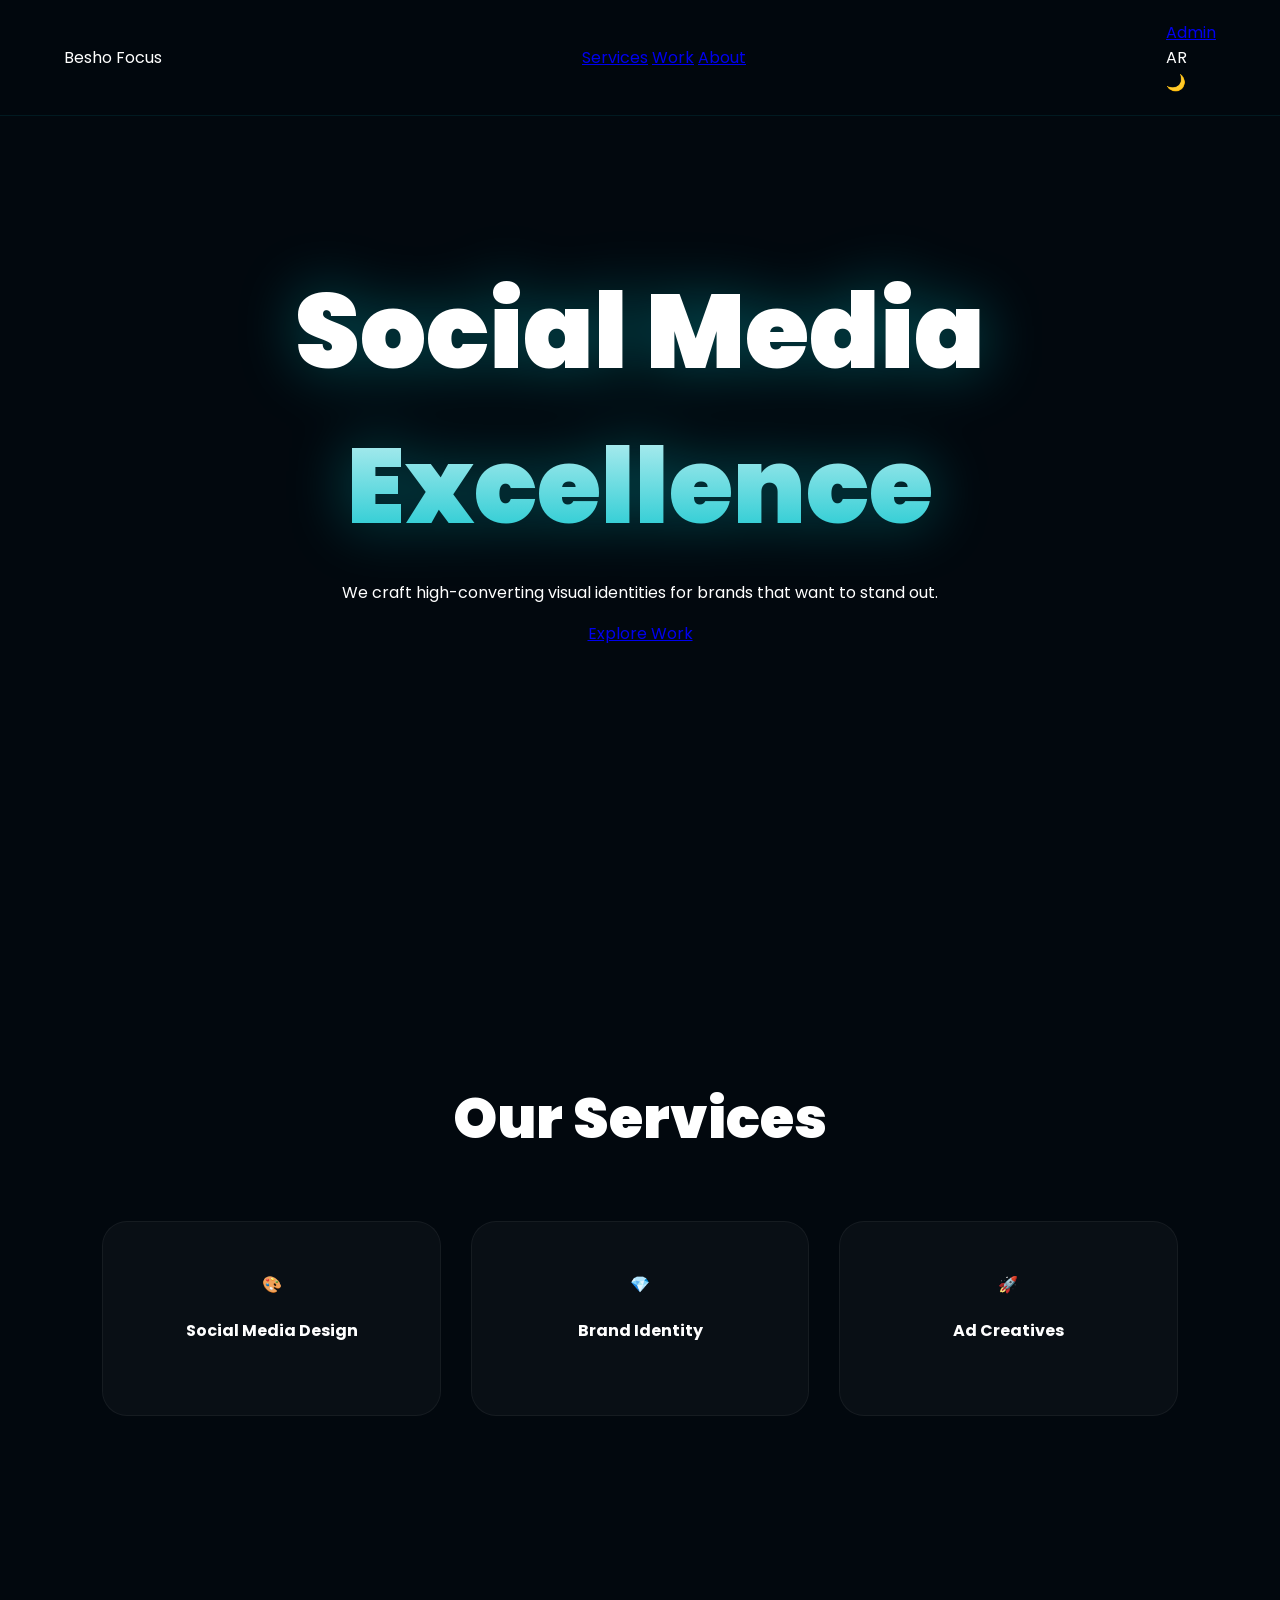
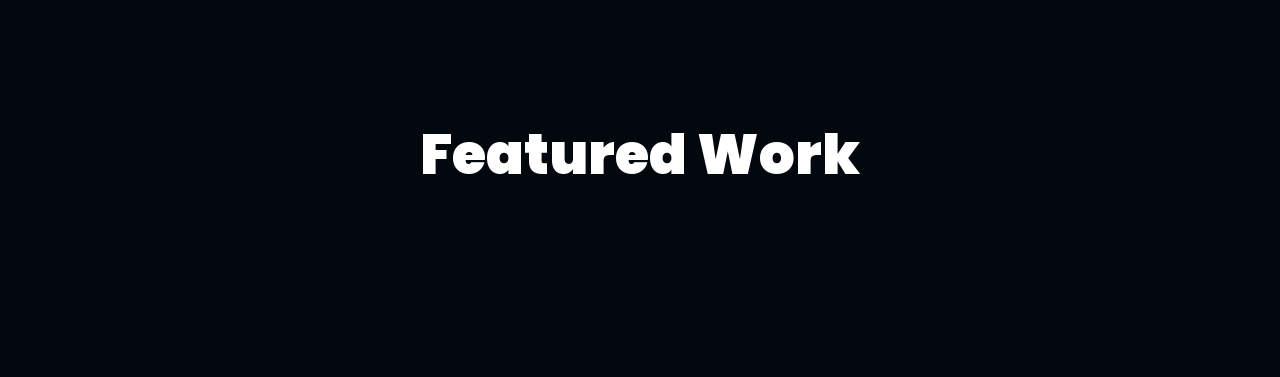
==== index.html @ ffc61afa "Update index.html" ====
<!DOCTYPE html>
<html lang="en">
<head>
  <meta charset="UTF-8">
  <meta name="viewport" content="width=device-width, initial-scale=1.0">
  <title>Besho Focus | Social Media Excellence</title>
  <link rel="preconnect" href="https://fonts.googleapis.com">
  <link rel="preconnect" href="https://fonts.gstatic.com" crossorigin>
  <link href="https://fonts.googleapis.com/css2?family=Poppins:wght@300;600;900&family=Cairo:wght@400;700;900&display=swap" rel="stylesheet">
  <link rel="stylesheet" href="style.css">
</head>
<body class="dark">
  <!-- توهج خلفي ثابت وقوي -->
  <div class="main-glow"></div>

  <header>
    <div class="logo">Besho Focus</div>
    <!-- الاختيارات اللي فوق جوه بوكسات شيك -->
    <nav class="nav-boxes">
      <a href="#services" class="nav-box" data-en="Services" data-ar="الخدمات">Services</a>
      <a href="#projects" class="nav-box" data-en="Work" data-ar="الأعمال">Work</a>
      <a href="#about" class="nav-box" data-en="About" data-ar="عنّا">About</a>
    </nav>
    <div class="controls">
      <a href="/admin/" class="admin-link" data-en="Admin" data-ar="الأدمن">Admin</a>
      <div class="toggle-container" id="langToggle">
        <span class="toggle-label">AR</span>
        <div class="toggle-switch"><div class="toggle-ball"></div></div>
      </div>
      <div class="toggle-container" id="themeToggle">
        <span class="toggle-label">🌙</span>
        <div class="toggle-switch"><div class="toggle-ball"></div></div>
      </div>
    </div>
  </header>

  <main>
    <section class="hero">
      <div class="hero-content">
        <h2 class="glow-text" data-en="Social Media Excellence" data-ar="إبداع السوشيال ميديا">Social Media Excellence</h2>
        <p data-en="We craft high-converting visual identities for brands that want to stand out." 
           data-ar="نصنع هويات بصرية قوية للعلامات التجارية التي تسعى للتميز.">
           We craft high-converting visual identities for brands that want to stand out.
        </p>
        <a href="#projects" class="btn-main-glow" data-en="Explore Work" data-ar="استكشف أعمالنا">Explore Work</a>
      </div>
    </section>

    <section id="services" class="section-padding">
      <h3 class="section-title" data-en="Our Services" data-ar="خدماتنا">Our Services</h3>
      <div class="services-grid">
        <!-- بوكسات الخدمات بتأثير زجاجي (Glassmorphism ) -->
        <div class="service-card glass-box">
          <div class="icon">🎨</div>
          <h4 data-en="Social Media Design" data-ar="تصميم السوشيال ميديا">Social Media Design</h4>
        </div>
        <div class="service-card glass-box">
          <div class="icon">💎</div>
          <h4 data-en="Brand Identity" data-ar="الهوية البصرية">Brand Identity</h4>
        </div>
        <div class="service-card glass-box">
          <div class="icon">🚀</div>
          <h4 data-en="Ad Creatives" data-ar="تصاميم الإعلانات">Ad Creatives</h4>
        </div>
      </div>
    </section>

    <section id="projects" class="section-padding">
      <h3 class="section-title" data-en="Featured Work" data-ar="أبرز أعمالنا">Featured Work</h3>
      <div id="projects-container" class="projects-grid">
        <!-- المشاريع ستظهر هنا -->
      </div>
    </section>
  </main>

  <script src="script.js"></script>
</body>
</html>
---- style.css ----
:root {
  --blue: #0A2540;
  --turquoise: #00C2CB;
  --glow-color: rgba(0, 194, 203, 0.4);
  --bg-dark: #02080e;
  --glass: rgba(255, 255, 255, 0.03);
}

/* أنميشن الظهور عند التمرير */
.reveal {
  opacity: 0;
  transform: translateY(30px);
  transition: all 0.8s cubic-bezier(0.2, 0, 0.2, 1);
}
.reveal.active {
  opacity: 1;
  transform: translateY(0);
}

body {
  margin: 0; font-family: 'Poppins', 'Cairo', sans-serif;
  background: var(--bg-dark); color: white; transition: 0.5s; overflow-x: hidden;
}

/* Glow Background */
.bg-glow {
  position: fixed; top: 0; left: 0; width: 100%; height: 100%;
  background: radial-gradient(circle at 50% 50%, rgba(0, 194, 203, 0.08) 0%, transparent 60%);
  pointer-events: none; z-index: -1;
}

header {
  display: flex; justify-content: space-between; align-items: center;
  padding: 20px 5%; position: fixed; width: 90%; top: 0; z-index: 1000;
  background: rgba(2, 8, 14, 0.8); backdrop-filter: blur(20px);
  border-bottom: 1px solid rgba(0, 194, 203, 0.1);
}

.nav-links a { text-decoration: none; color: white; font-size: 0.85rem; opacity: 0.6; transition: 0.3s; }
.nav-links a:hover { opacity: 1; color: var(--turquoise); }

.hero { height: 100vh; display: flex; justify-content: center; align-items: center; text-align: center; }
.hero h2 { font-size: clamp(3rem, 10vw, 6.5rem); font-weight: 900; margin: 0; background: linear-gradient(180deg, #fff 40%, var(--turquoise) 100%); -webkit-background-clip: text; -webkit-text-fill-color: transparent; filter: drop-shadow(0 0 30px var(--glow-color)); }

.section-padding { padding: 120px 8%; }
.section-title { font-size: clamp(2rem, 5vw, 3.5rem); margin-bottom: 60px; text-align: center; font-weight: 900; }

.services-grid { display: grid; grid-template-columns: repeat(auto-fit, minmax(280px, 1fr)); gap: 30px; }
.service-card { background: var(--glass); padding: 50px 30px; border-radius: 25px; border: 1px solid rgba(255,255,255,0.05); transition: 0.5s; text-align: center; }

.projects-grid { display: grid; grid-template-columns: repeat(auto-fit, minmax(350px, 1fr)); gap: 40px; }
.project-card { position: relative; border-radius: 20px; overflow: hidden; height: 450px; border: 1px solid rgba(255,255,255,0.05); transition: 0.6s; }
.project-card img { width: 100%; height: 100%; object-fit: cover; }

/* --- إصلاح الـ Light Mode الشامل --- */
body.light { background: #f0f4f8; color: #0a2540; }
body.light .bg-glow { background: radial-gradient(circle at 50% 50%, rgba(0, 194, 203, 0.05) 0%, transparent 60%); }
body.light header { background: rgba(240, 244, 248, 0.8); border-bottom: 1px solid rgba(10, 37, 64, 0.1); }
body.light .nav-links a { color: #0a2540; }
body.light .hero h2 { background: linear-gradient(180deg, #0a2540 40%, var(--turquoise) 100%); -webkit-background-clip: text; -webkit-text-fill-color: transparent; }
body.light .hero p { color: #0a2540; opacity: 0.7; }
body.light .section-title { color: #0a2540; }
body.light .service-card { background: white; border-color: rgba(10, 37, 64, 0.1); color: #0a2540; }
body.light .service-card p { color: #0a2540; opacity: 0.7; }
body.light .admin-link { background: rgba(10, 37, 64, 0.05); border-color: rgba(10, 37, 64, 0.1); color: #0a2540; }
body.light .toggle-switch { border-color: rgba(10, 37, 64, 0.2); }
body.light .toggle-ball { background: #0a2540; }
body.light footer { color: #0a2540; opacity: 0.6; }

/* RTL Support */
body.rtl { direction: rtl; font-family: 'Cairo', sans-serif; }
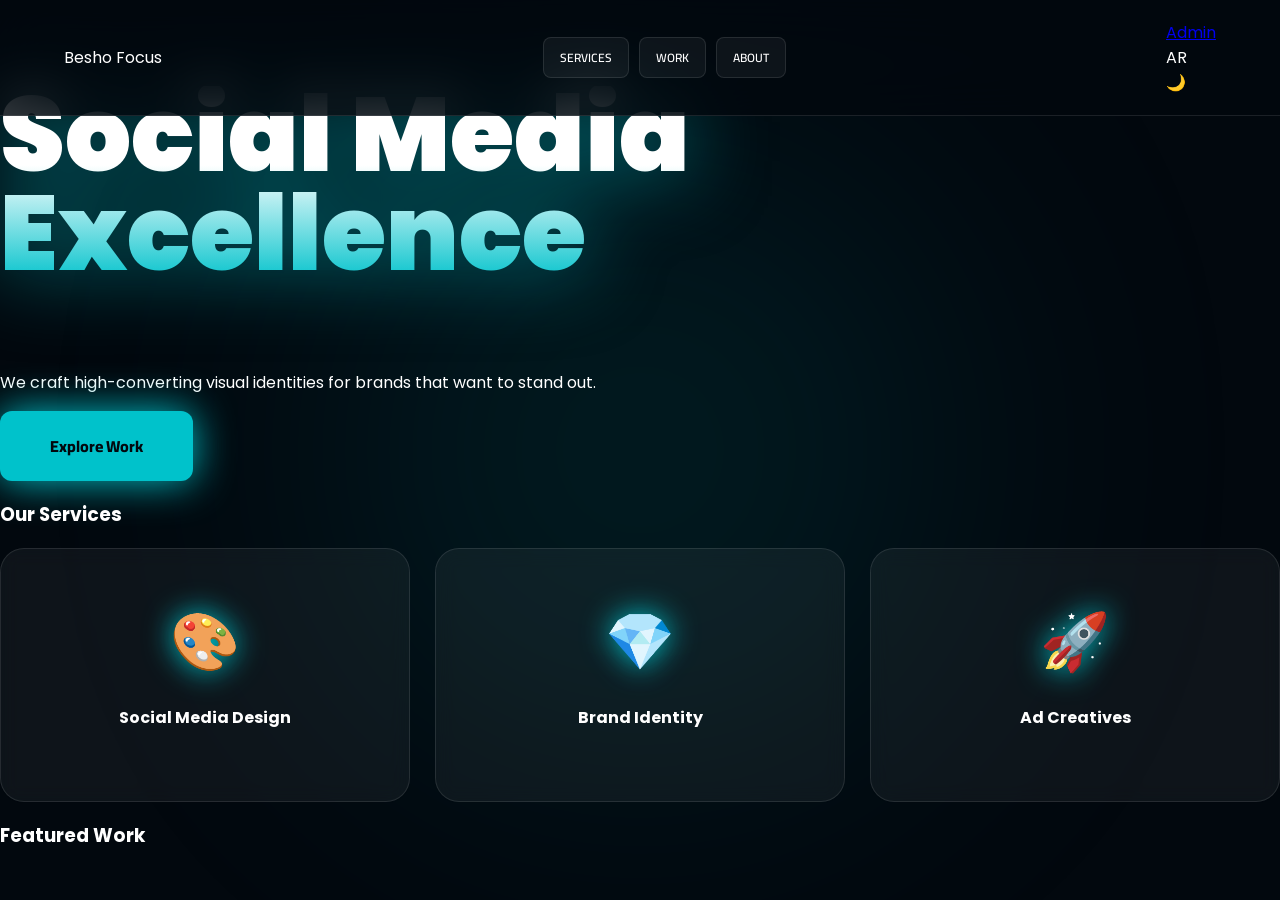
==== commit 8cb78814: "Update index.html" ====
--- a/index.html
+++ b/index.html
@@ -15,7 +15,6 @@
 
   <header>
     <div class="logo">Besho Focus</div>
-    <!-- الاختيارات اللي فوق جوه بوكسات شيك -->
     <nav class="nav-boxes">
       <a href="#services" class="nav-box" data-en="Services" data-ar="الخدمات">Services</a>
       <a href="#projects" class="nav-box" data-en="Work" data-ar="الأعمال">Work</a>
@@ -49,7 +48,6 @@
     <section id="services" class="section-padding">
       <h3 class="section-title" data-en="Our Services" data-ar="خدماتنا">Our Services</h3>
       <div class="services-grid">
-        <!-- بوكسات الخدمات بتأثير زجاجي (Glassmorphism ) -->
         <div class="service-card glass-box">
           <div class="icon">🎨</div>
           <h4 data-en="Social Media Design" data-ar="تصميم السوشيال ميديا">Social Media Design</h4>
--- a/style.css
+++ b/style.css
@@ -1,71 +1,75 @@
 :root {
   --blue: #0A2540;
   --turquoise: #00C2CB;
-  --glow-color: rgba(0, 194, 203, 0.4);
+  --glow-color: rgba(0, 194, 203, 0.6);
   --bg-dark: #02080e;
-  --glass: rgba(255, 255, 255, 0.03);
-}
-
-/* أنميشن الظهور عند التمرير */
-.reveal {
-  opacity: 0;
-  transform: translateY(30px);
-  transition: all 0.8s cubic-bezier(0.2, 0, 0.2, 1);
-}
-.reveal.active {
-  opacity: 1;
-  transform: translateY(0);
+  --glass: rgba(255, 255, 255, 0.05);
+  --glass-border: rgba(255, 255, 255, 0.1);
 }
 
 body {
   margin: 0; font-family: 'Poppins', 'Cairo', sans-serif;
   background: var(--bg-dark); color: white; transition: 0.5s; overflow-x: hidden;
+  /* ثبات الاتجاه لليسار دائماً كما طلبت */
+  direction: ltr !important; 
 }
 
-/* Glow Background */
-.bg-glow {
-  position: fixed; top: 0; left: 0; width: 100%; height: 100%;
-  background: radial-gradient(circle at 50% 50%, rgba(0, 194, 203, 0.08) 0%, transparent 60%);
-  pointer-events: none; z-index: -1;
+/* الـ Glow الخلفي القوي */
+.main-glow {
+  position: fixed; top: 50%; left: 50%; width: 600px; height: 600px;
+  background: var(--glow-color); filter: blur(150px); border-radius: 50%;
+  transform: translate(-50%, -50%); z-index: -1; opacity: 0.2; pointer-events: none;
 }
 
 header {
   display: flex; justify-content: space-between; align-items: center;
   padding: 20px 5%; position: fixed; width: 90%; top: 0; z-index: 1000;
-  background: rgba(2, 8, 14, 0.8); backdrop-filter: blur(20px);
-  border-bottom: 1px solid rgba(0, 194, 203, 0.1);
+  background: rgba(2, 8, 14, 0.8); backdrop-filter: blur(25px);
+  border-bottom: 1px solid var(--glass-border);
 }
 
-.nav-links a { text-decoration: none; color: white; font-size: 0.85rem; opacity: 0.6; transition: 0.3s; }
-.nav-links a:hover { opacity: 1; color: var(--turquoise); }
+/* البوكسات اللي فوق (Nav Boxes) */
+.nav-boxes { display: flex; gap: 10px; }
+.nav-box {
+  text-decoration: none; color: white; font-size: 0.75rem; font-weight: 600;
+  padding: 8px 16px; background: var(--glass); border: 1px solid var(--glass-border);
+  border-radius: 8px; transition: 0.3s; text-transform: uppercase;
+}
+.nav-box:hover { background: var(--turquoise); color: var(--bg-dark); box-shadow: 0 0 20px var(--turquoise); }
 
-.hero { height: 100vh; display: flex; justify-content: center; align-items: center; text-align: center; }
-.hero h2 { font-size: clamp(3rem, 10vw, 6.5rem); font-weight: 900; margin: 0; background: linear-gradient(180deg, #fff 40%, var(--turquoise) 100%); -webkit-background-clip: text; -webkit-text-fill-color: transparent; filter: drop-shadow(0 0 30px var(--glow-color)); }
+/* Hero Section */
+.hero h2 {
+  font-size: clamp(3rem, 10vw, 6.5rem); font-weight: 900; line-height: 0.95;
+  background: linear-gradient(180deg, #fff 40%, var(--turquoise) 100%);
+  -webkit-background-clip: text; -webkit-text-fill-color: transparent;
+  filter: drop-shadow(0 0 40px var(--glow-color));
+}
 
-.section-padding { padding: 120px 8%; }
-.section-title { font-size: clamp(2rem, 5vw, 3.5rem); margin-bottom: 60px; text-align: center; font-weight: 900; }
+/* البوكسات الزجاجية (Glass Boxes) */
+.glass-box {
+  background: var(--glass); border: 1px solid var(--glass-border);
+  border-radius: 24px; backdrop-filter: blur(10px); transition: 0.5s;
+}
+.glass-box:hover {
+  transform: translateY(-10px); border-color: var(--turquoise);
+  box-shadow: 0 20px 60px rgba(0, 194, 203, 0.2);
+  background: rgba(0, 194, 203, 0.05);
+}
 
-.services-grid { display: grid; grid-template-columns: repeat(auto-fit, minmax(280px, 1fr)); gap: 30px; }
-.service-card { background: var(--glass); padding: 50px 30px; border-radius: 25px; border: 1px solid rgba(255,255,255,0.05); transition: 0.5s; text-align: center; }
+.services-grid { display: grid; grid-template-columns: repeat(auto-fit, minmax(280px, 1fr)); gap: 25px; }
+.service-card { padding: 50px 30px; text-align: center; }
+.service-card .icon { font-size: 3.5rem; margin-bottom: 20px; filter: drop-shadow(0 0 15px var(--turquoise)); }
 
-.projects-grid { display: grid; grid-template-columns: repeat(auto-fit, minmax(350px, 1fr)); gap: 40px; }
-.project-card { position: relative; border-radius: 20px; overflow: hidden; height: 450px; border: 1px solid rgba(255,255,255,0.05); transition: 0.6s; }
-.project-card img { width: 100%; height: 100%; object-fit: cover; }
+/* زرار الـ Glow الرئيسي */
+.btn-main-glow {
+  text-decoration: none; color: white; padding: 20px 50px; border-radius: 12px;
+  background: var(--turquoise); color: var(--bg-dark); font-weight: 800;
+  box-shadow: 0 0 40px var(--turquoise); transition: 0.4s; display: inline-block;
+}
+.btn-main-glow:hover { transform: scale(1.05); box-shadow: 0 0 60px var(--turquoise); }
 
-/* --- إصلاح الـ Light Mode الشامل --- */
+/* Light Mode المصلح */
 body.light { background: #f0f4f8; color: #0a2540; }
-body.light .bg-glow { background: radial-gradient(circle at 50% 50%, rgba(0, 194, 203, 0.05) 0%, transparent 60%); }
-body.light header { background: rgba(240, 244, 248, 0.8); border-bottom: 1px solid rgba(10, 37, 64, 0.1); }
-body.light .nav-links a { color: #0a2540; }
-body.light .hero h2 { background: linear-gradient(180deg, #0a2540 40%, var(--turquoise) 100%); -webkit-background-clip: text; -webkit-text-fill-color: transparent; }
-body.light .hero p { color: #0a2540; opacity: 0.7; }
-body.light .section-title { color: #0a2540; }
-body.light .service-card { background: white; border-color: rgba(10, 37, 64, 0.1); color: #0a2540; }
-body.light .service-card p { color: #0a2540; opacity: 0.7; }
-body.light .admin-link { background: rgba(10, 37, 64, 0.05); border-color: rgba(10, 37, 64, 0.1); color: #0a2540; }
-body.light .toggle-switch { border-color: rgba(10, 37, 64, 0.2); }
-body.light .toggle-ball { background: #0a2540; }
-body.light footer { color: #0a2540; opacity: 0.6; }
-
-/* RTL Support */
-body.rtl { direction: rtl; font-family: 'Cairo', sans-serif; }
+body.light .main-glow { background: rgba(0, 194, 203, 0.1); }
+body.light .glass-box { background: white; border-color: rgba(10, 37, 64, 0.1); }
+body.light .nav-box { color: #0a2540; border-color: rgba(10, 37, 64, 0.1); }
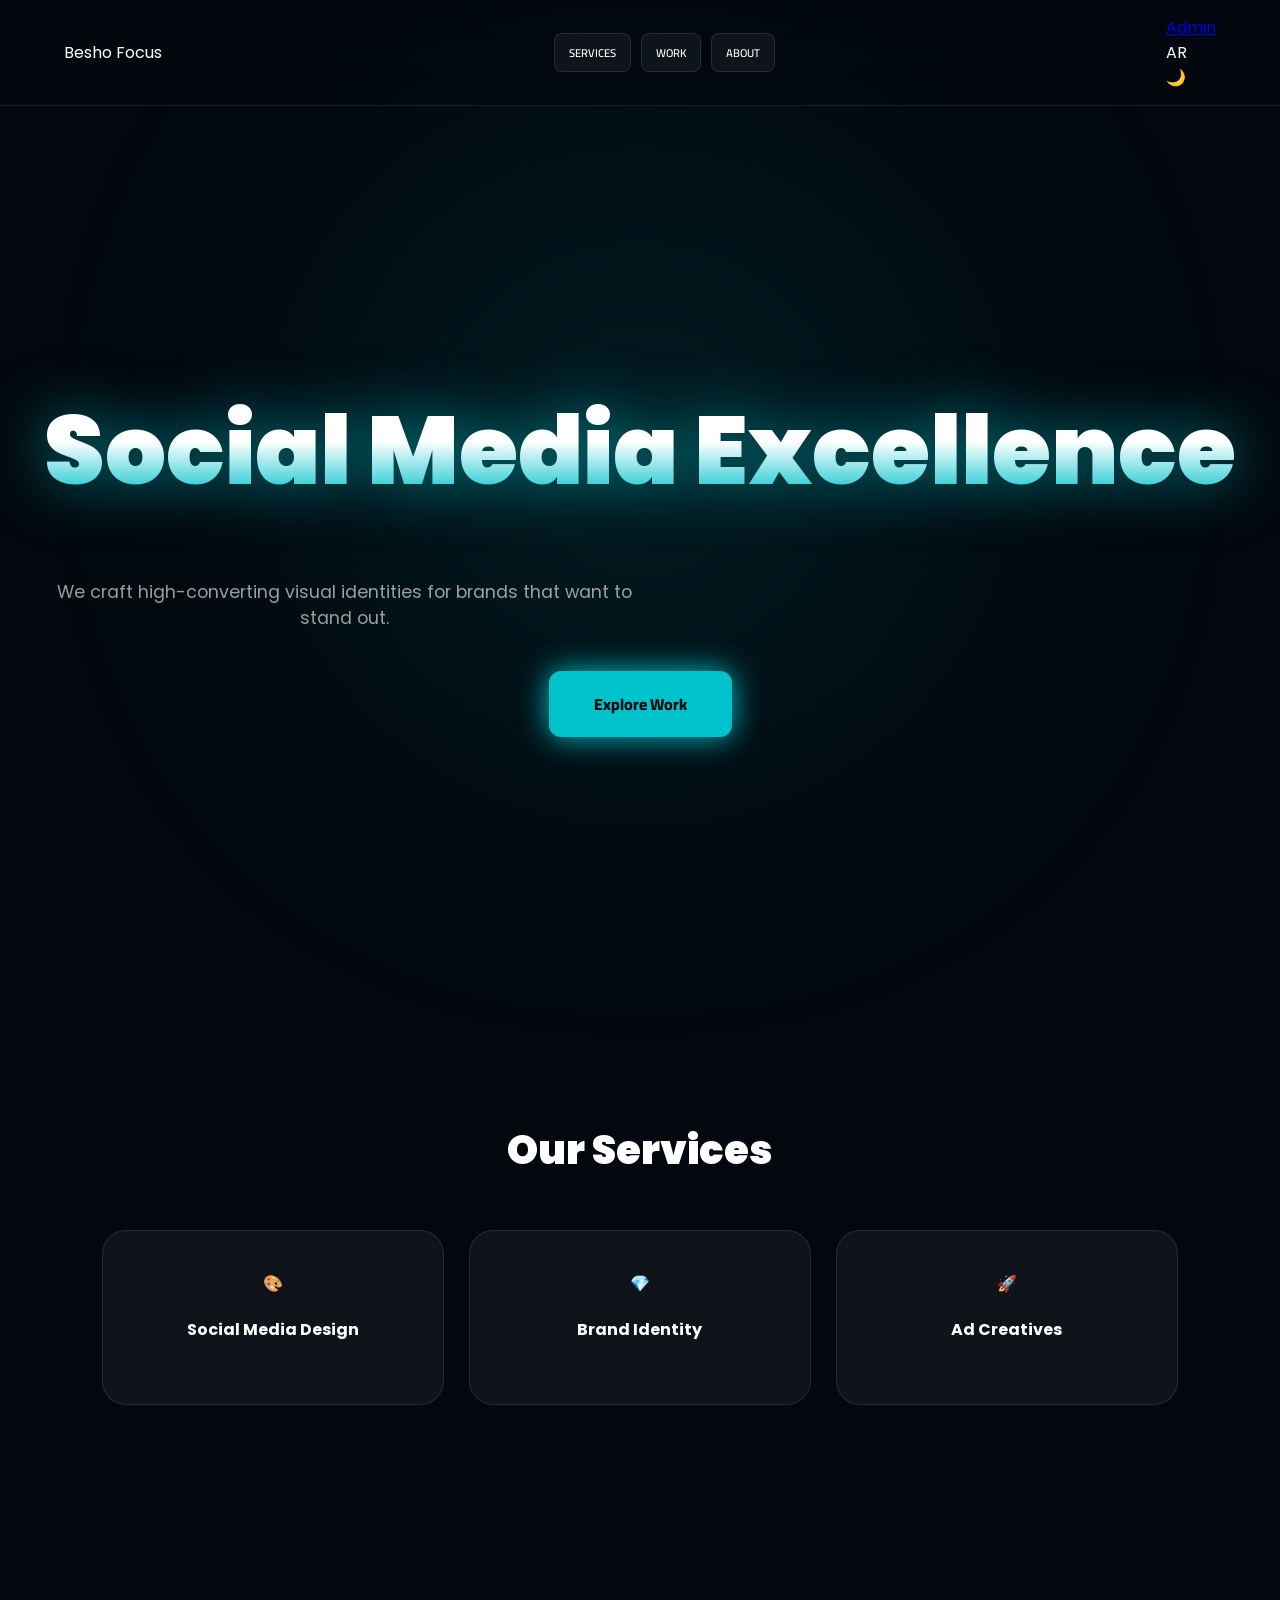
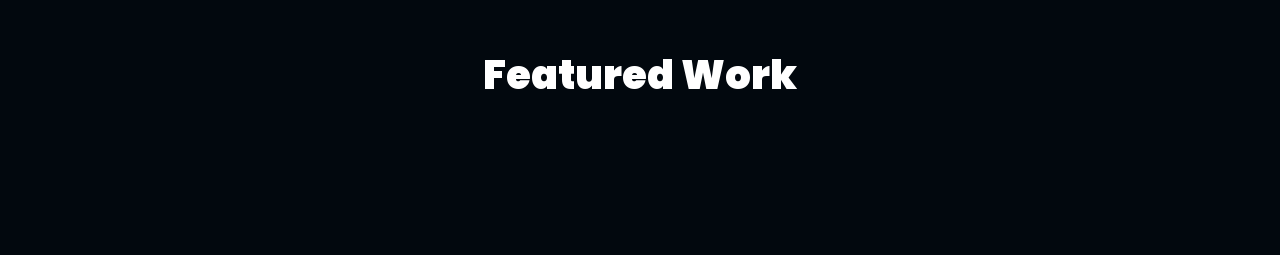
==== commit a52c99a6: "Update index.html" ====
--- a/index.html
+++ b/index.html
@@ -10,9 +10,7 @@
   <link rel="stylesheet" href="style.css">
 </head>
 <body class="dark">
-  <!-- توهج خلفي ثابت وقوي -->
   <div class="main-glow"></div>
-
   <header>
     <div class="logo">Besho Focus</div>
     <nav class="nav-boxes">
@@ -32,19 +30,14 @@
       </div>
     </div>
   </header>
-
   <main>
     <section class="hero">
       <div class="hero-content">
         <h2 class="glow-text" data-en="Social Media Excellence" data-ar="إبداع السوشيال ميديا">Social Media Excellence</h2>
-        <p data-en="We craft high-converting visual identities for brands that want to stand out." 
-           data-ar="نصنع هويات بصرية قوية للعلامات التجارية التي تسعى للتميز.">
-           We craft high-converting visual identities for brands that want to stand out.
-        </p>
+        <p data-en="We craft high-converting visual identities for brands that want to stand out." data-ar="نصنع هويات بصرية قوية للعلامات التجارية التي تسعى للتميز.">We craft high-converting visual identities for brands that want to stand out.</p>
         <a href="#projects" class="btn-main-glow" data-en="Explore Work" data-ar="استكشف أعمالنا">Explore Work</a>
       </div>
     </section>
-
     <section id="services" class="section-padding">
       <h3 class="section-title" data-en="Our Services" data-ar="خدماتنا">Our Services</h3>
       <div class="services-grid">
@@ -62,15 +55,11 @@
         </div>
       </div>
     </section>
-
     <section id="projects" class="section-padding">
       <h3 class="section-title" data-en="Featured Work" data-ar="أبرز أعمالنا">Featured Work</h3>
-      <div id="projects-container" class="projects-grid">
-        <!-- المشاريع ستظهر هنا -->
-      </div>
+      <div id="projects-container" class="projects-grid"></div>
     </section>
   </main>
-
   <script src="script.js"></script>
 </body>
 </html>
--- a/style.css
+++ b/style.css
@@ -10,11 +10,10 @@
 body {
   margin: 0; font-family: 'Poppins', 'Cairo', sans-serif;
   background: var(--bg-dark); color: white; transition: 0.5s; overflow-x: hidden;
-  /* ثبات الاتجاه لليسار دائماً كما طلبت */
-  direction: ltr !important; 
+  direction: ltr !important;
 }
 
-/* الـ Glow الخلفي القوي */
+/* Glow Background */
 .main-glow {
   position: fixed; top: 50%; left: 50%; width: 600px; height: 600px;
   background: var(--glow-color); filter: blur(150px); border-radius: 50%;
@@ -23,53 +22,56 @@
 
 header {
   display: flex; justify-content: space-between; align-items: center;
-  padding: 20px 5%; position: fixed; width: 90%; top: 0; z-index: 1000;
+  padding: 15px 5%; position: fixed; width: 90%; top: 0; z-index: 1000;
   background: rgba(2, 8, 14, 0.8); backdrop-filter: blur(25px);
   border-bottom: 1px solid var(--glass-border);
 }
 
-/* البوكسات اللي فوق (Nav Boxes) */
 .nav-boxes { display: flex; gap: 10px; }
 .nav-box {
-  text-decoration: none; color: white; font-size: 0.75rem; font-weight: 600;
-  padding: 8px 16px; background: var(--glass); border: 1px solid var(--glass-border);
+  text-decoration: none; color: white; font-size: 0.7rem; font-weight: 600;
+  padding: 8px 14px; background: var(--glass); border: 1px solid var(--glass-border);
   border-radius: 8px; transition: 0.3s; text-transform: uppercase;
 }
 .nav-box:hover { background: var(--turquoise); color: var(--bg-dark); box-shadow: 0 0 20px var(--turquoise); }
 
-/* Hero Section */
+.hero { height: 100vh; display: flex; justify-content: center; align-items: center; text-align: center; padding-top: 80px; }
 .hero h2 {
-  font-size: clamp(3rem, 10vw, 6.5rem); font-weight: 900; line-height: 0.95;
+  font-size: clamp(2.5rem, 8vw, 6rem); font-weight: 900; line-height: 1;
   background: linear-gradient(180deg, #fff 40%, var(--turquoise) 100%);
   -webkit-background-clip: text; -webkit-text-fill-color: transparent;
-  filter: drop-shadow(0 0 40px var(--glow-color));
+  filter: drop-shadow(0 0 30px var(--glow-color));
 }
+.hero p { font-size: 1.1rem; opacity: 0.6; margin: 20px 0 40px; max-width: 600px; }
 
-/* البوكسات الزجاجية (Glass Boxes) */
+.section-padding { padding: 100px 8%; }
+.section-title { font-size: 2.5rem; margin-bottom: 50px; text-align: center; font-weight: 900; }
+
+.services-grid { display: grid; grid-template-columns: repeat(auto-fit, minmax(280px, 1fr)); gap: 25px; }
 .glass-box {
   background: var(--glass); border: 1px solid var(--glass-border);
   border-radius: 24px; backdrop-filter: blur(10px); transition: 0.5s;
+  padding: 40px 20px; text-align: center;
 }
-.glass-box:hover {
-  transform: translateY(-10px); border-color: var(--turquoise);
-  box-shadow: 0 20px 60px rgba(0, 194, 203, 0.2);
-  background: rgba(0, 194, 203, 0.05);
+.glass-box:hover { transform: translateY(-10px); border-color: var(--turquoise); box-shadow: 0 20px 60px rgba(0, 194, 203, 0.2); }
+
+.btn-main-glow {
+  text-decoration: none; padding: 18px 45px; border-radius: 12px;
+  background: var(--turquoise); color: var(--bg-dark); font-weight: 800;
+  box-shadow: 0 0 30px var(--turquoise); transition: 0.4s; display: inline-block;
 }
 
-.services-grid { display: grid; grid-template-columns: repeat(auto-fit, minmax(280px, 1fr)); gap: 25px; }
-.service-card { padding: 50px 30px; text-align: center; }
-.service-card .icon { font-size: 3.5rem; margin-bottom: 20px; filter: drop-shadow(0 0 15px var(--turquoise)); }
-
-/* زرار الـ Glow الرئيسي */
-.btn-main-glow {
-  text-decoration: none; color: white; padding: 20px 50px; border-radius: 12px;
-  background: var(--turquoise); color: var(--bg-dark); font-weight: 800;
-  box-shadow: 0 0 40px var(--turquoise); transition: 0.4s; display: inline-block;
-}
-.btn-main-glow:hover { transform: scale(1.05); box-shadow: 0 0 60px var(--turquoise); }
-
-/* Light Mode المصلح */
-body.light { background: #f0f4f8; color: #0a2540; }
-body.light .main-glow { background: rgba(0, 194, 203, 0.1); }
-body.light .glass-box { background: white; border-color: rgba(10, 37, 64, 0.1); }
-body.light .nav-box { color: #0a2540; border-color: rgba(10, 37, 64, 0.1); }
+/* --- ضبط الـ Light Mode الاحترافي --- */
+body.light { background: #f8fafc; color: #0a2540; }
+body.light .main-glow { background: rgba(0, 194, 203, 0.1); opacity: 0.5; }
+body.light header { background: rgba(248, 250, 252, 0.85); border-bottom: 1px solid rgba(10, 37, 64, 0.1); }
+body.light .nav-box { color: #0a2540; background: rgba(10, 37, 64, 0.05); border-color: rgba(10, 37, 64, 0.1); }
+body.light .nav-box:hover { background: var(--turquoise); color: white; }
+body.light .hero h2 { background: linear-gradient(180deg, #0a2540 40%, var(--turquoise) 100%); -webkit-background-clip: text; -webkit-text-fill-color: transparent; }
+body.light .hero p { color: #0a2540; opacity: 0.8; }
+body.light .section-title { color: #0a2540; }
+body.light .glass-box { background: white; border-color: rgba(10, 37, 64, 0.1); box-shadow: 0 10px 30px rgba(10, 37, 64, 0.05); color: #0a2540; }
+body.light .glass-box:hover { box-shadow: 0 20px 50px rgba(0, 194, 203, 0.2); }
+body.light .admin-link { color: #0a2540; border-color: rgba(10, 37, 64, 0.1); }
+body.light .toggle-switch { border-color: rgba(10, 37, 64, 0.2); }
+body.light .toggle-ball { background: #0a2540; }
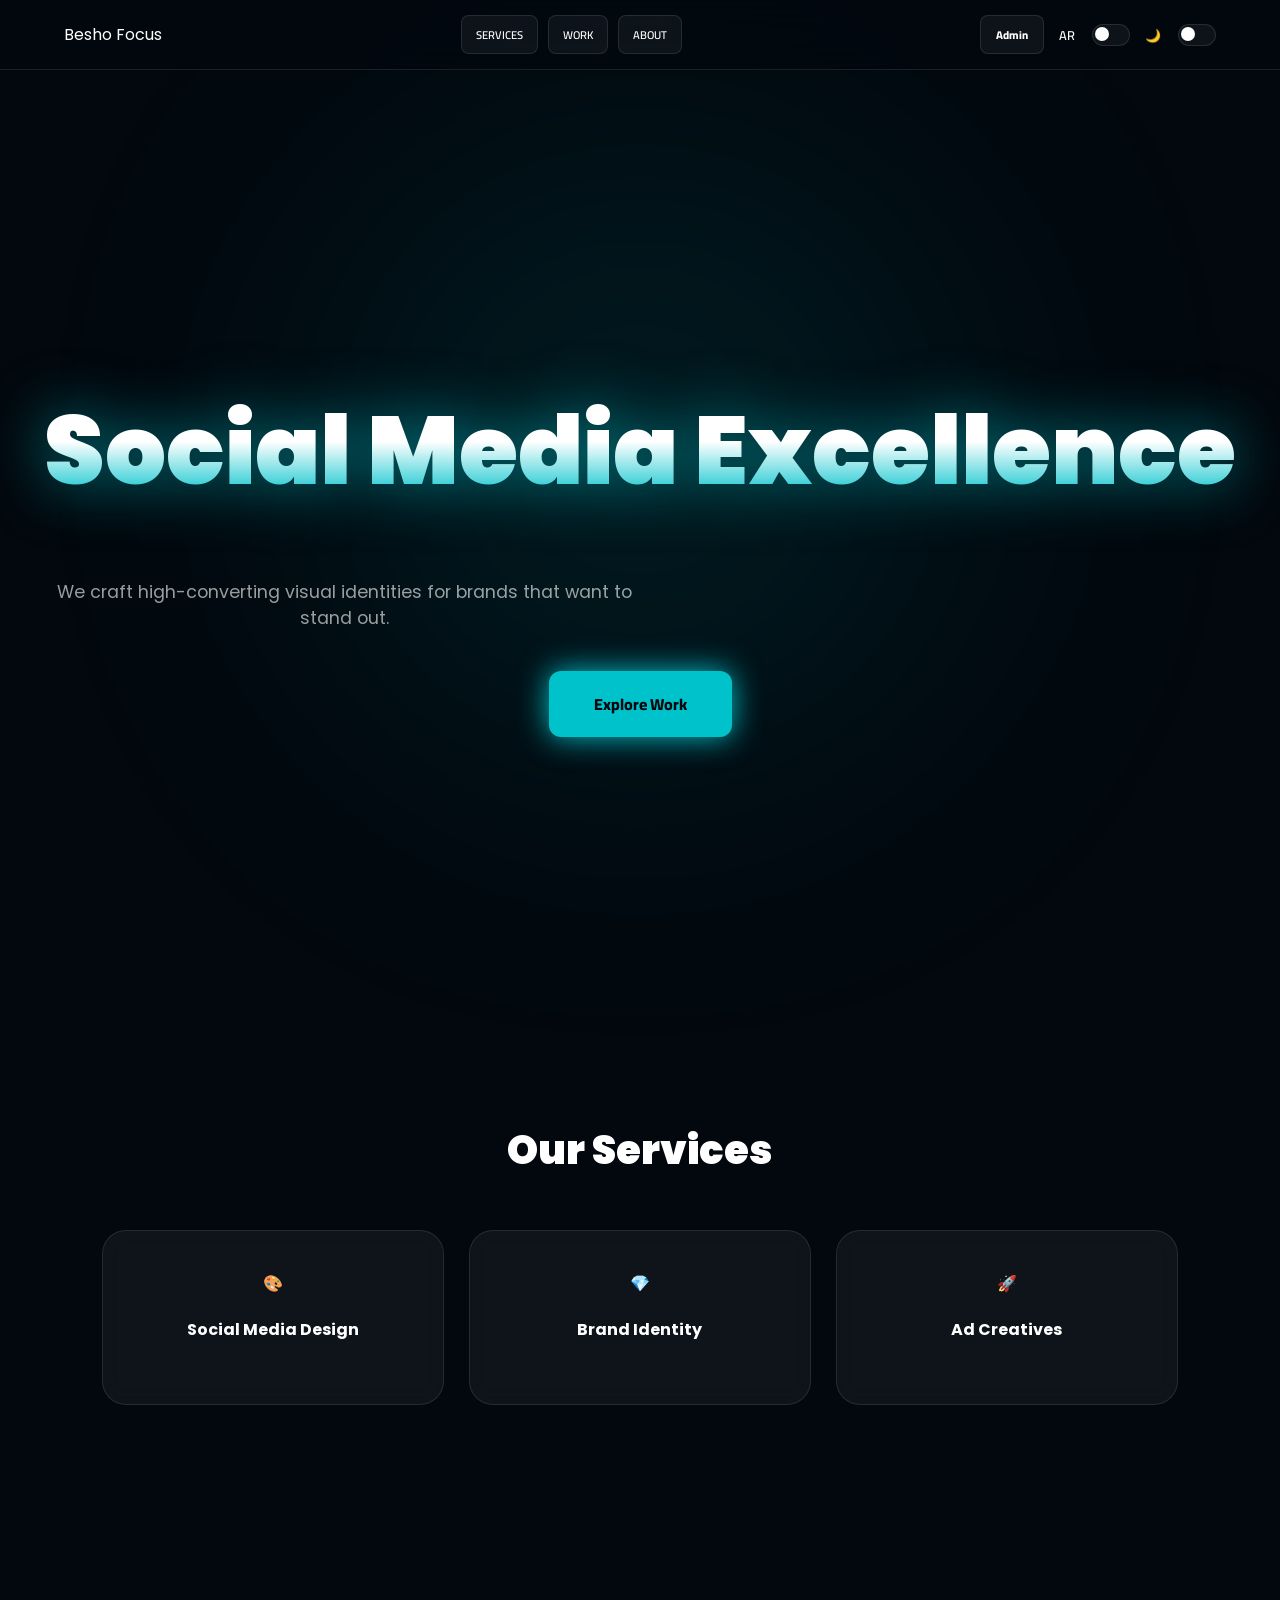
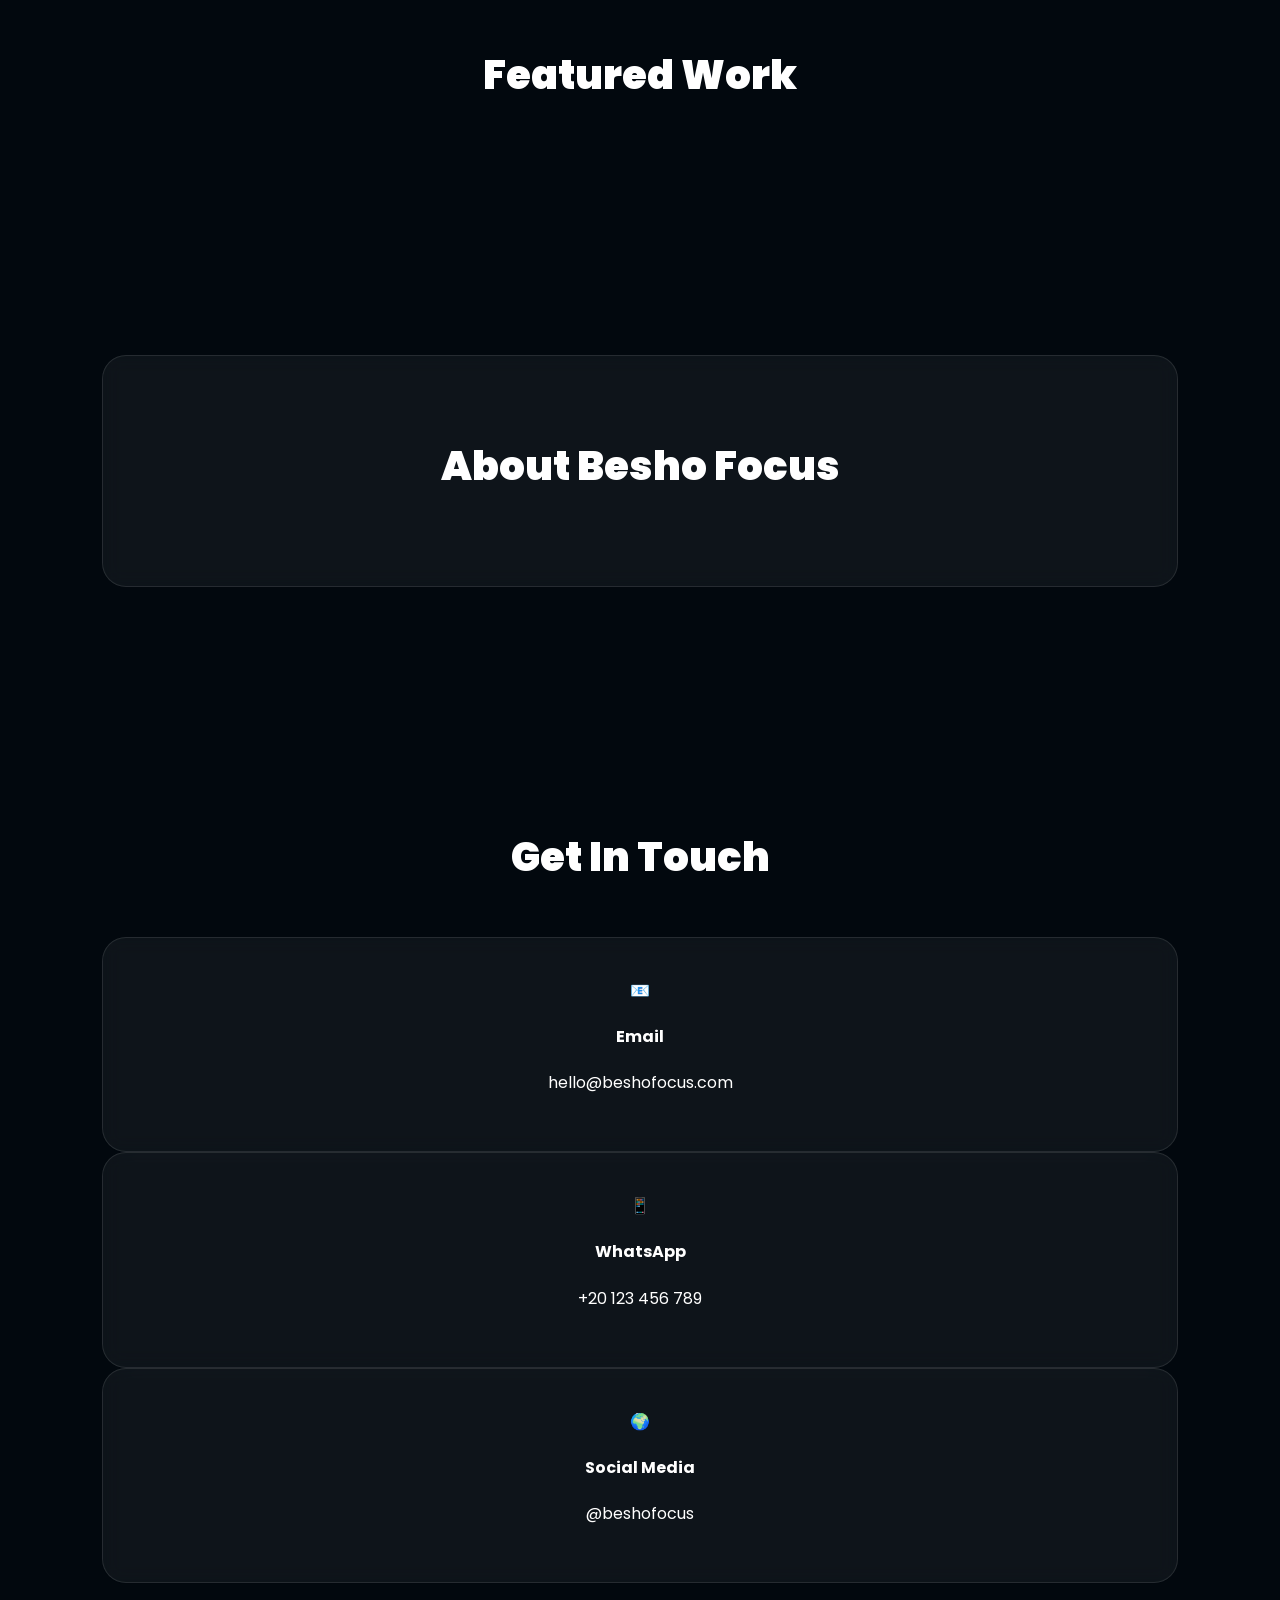
==== commit c092de4d: "Update index.html" ====
--- a/index.html
+++ b/index.html
@@ -62,4 +62,36 @@
   </main>
   <script src="script.js"></script>
 </body>
+  <!-- About Section -->
+<section id="about" class="section-padding">
+  <div class="glass-box about-container">
+    <h3 class="section-title" data-en="About Besho Focus" data-ar="عن بيشو فوكس">About Besho Focus</h3>
+    <p data-en="We are a creative agency specialized in social media design. With a focus on visual impact and brand storytelling, we help businesses grow their online presence through high-quality designs." 
+       data-ar="نحن وكالة إبداعية متخصصة في تصميم السوشيال ميديا. مع التركيز على التأثير البصري وسرد قصة العلامة التجارية، نساعد الشركات على تنمية تواجدها عبر الإنترنت من خلال تصاميم عالية الجودة.">
+    </p>
+  </div>
+</section>
+
+<!-- Contact Section -->
+<section id="contact" class="section-padding">
+  <h3 class="section-title" data-en="Get In Touch" data-ar="تواصل معنا">Get In Touch</h3>
+  <div class="contact-grid">
+    <div class="glass-box contact-card">
+      <div class="icon">📧</div>
+      <h4>Email</h4>
+      <p>hello@beshofocus.com</p>
+    </div>
+    <div class="glass-box contact-card">
+      <div class="icon">📱</div>
+      <h4>WhatsApp</h4>
+      <p>+20 123 456 789</p>
+    </div>
+    <div class="glass-box contact-card">
+      <div class="icon">🌍</div>
+      <h4>Social Media</h4>
+      <p>@beshofocus</p>
+    </div>
+  </div>
+</section>
+
 </html>
--- a/style.css
+++ b/style.css
@@ -60,7 +60,45 @@
   background: var(--turquoise); color: var(--bg-dark); font-weight: 800;
   box-shadow: 0 0 30px var(--turquoise); transition: 0.4s; display: inline-block;
 }
+/* --- Controls & Toggles --- */
+.controls { display: flex; gap: 15px; align-items: center; }
 
+.admin-link {
+  text-decoration: none; font-size: 0.7rem; font-weight: 800; color: white;
+  background: var(--glass); border: 1px solid var(--glass-border);
+  padding: 8px 15px; border-radius: 8px; transition: 0.3s;
+}
+
+.toggle-container { display: flex; align-items: center; gap: 8px; cursor: pointer; }
+.toggle-label { font-size: 0.8rem; font-weight: 600; min-width: 25px; }
+.toggle-switch {
+  width: 36px; height: 20px; background: var(--glass);
+  border: 1px solid var(--glass-border); border-radius: 20px;
+  position: relative; transition: 0.3s;
+}
+.toggle-ball {
+  width: 14px; height: 14px; background: white; border-radius: 50%;
+  position: absolute; top: 2px; left: 2px; transition: 0.3s;
+}
+
+/* Active States */
+.active .toggle-switch { background: var(--turquoise); border-color: var(--turquoise); box-shadow: 0 0 15px var(--turquoise); }
+.active .toggle-ball { left: 18px; background: var(--bg-dark); }
+
+/* Hero & Sections */
+.hero { height: 100vh; display: flex; justify-content: center; align-items: center; text-align: center; }
+.hero h2 { font-size: clamp(2.5rem, 8vw, 6rem); font-weight: 900; line-height: 1; background: linear-gradient(180deg, #fff 40%, var(--turquoise) 100%); -webkit-background-clip: text; -webkit-text-fill-color: transparent; filter: drop-shadow(0 0 30px var(--glow-color)); }
+.section-padding { padding: 100px 8%; }
+.glass-box { background: var(--glass); border: 1px solid var(--glass-border); border-radius: 24px; backdrop-filter: blur(10px); padding: 40px 20px; text-align: center; transition: 0.5s; }
+
+/* --- Light Mode Fix --- */
+body.light { background: #f8fafc; color: #0a2540; }
+body.light header { background: rgba(248, 250, 252, 0.85); border-bottom: 1px solid rgba(10, 37, 64, 0.1); }
+body.light .nav-box, body.light .admin-link { color: #0a2540; background: rgba(10, 37, 64, 0.05); border-color: rgba(10, 37, 64, 0.1); }
+body.light .hero h2 { background: linear-gradient(180deg, #0a2540 40%, var(--turquoise) 100%); -webkit-background-clip: text; -webkit-text-fill-color: transparent; }
+body.light .glass-box { background: white; border-color: rgba(10, 37, 64, 0.1); color: #0a2540; }
+body.light .toggle-switch { border-color: rgba(10, 37, 64, 0.2); }
+body.light .toggle-ball { background: #0a2540; }
 /* --- ضبط الـ Light Mode الاحترافي --- */
 body.light { background: #f8fafc; color: #0a2540; }
 body.light .main-glow { background: rgba(0, 194, 203, 0.1); opacity: 0.5; }
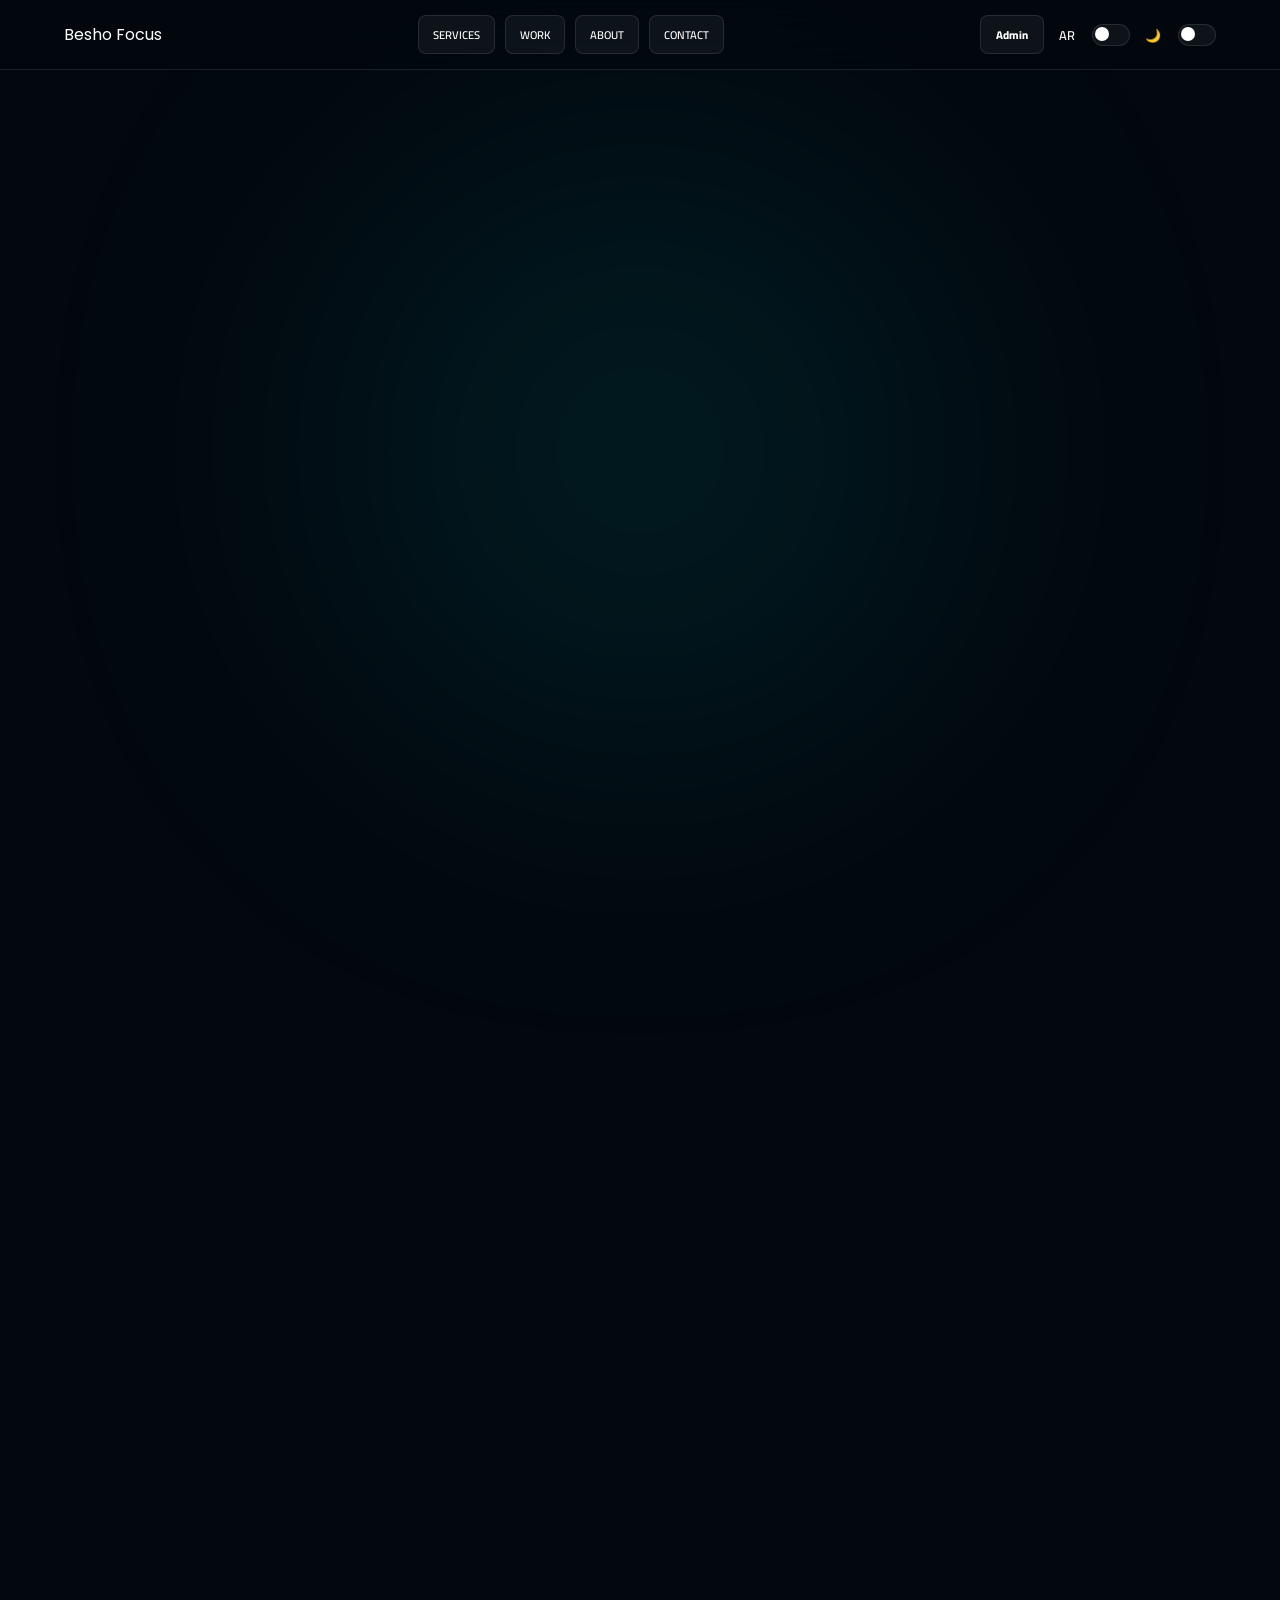
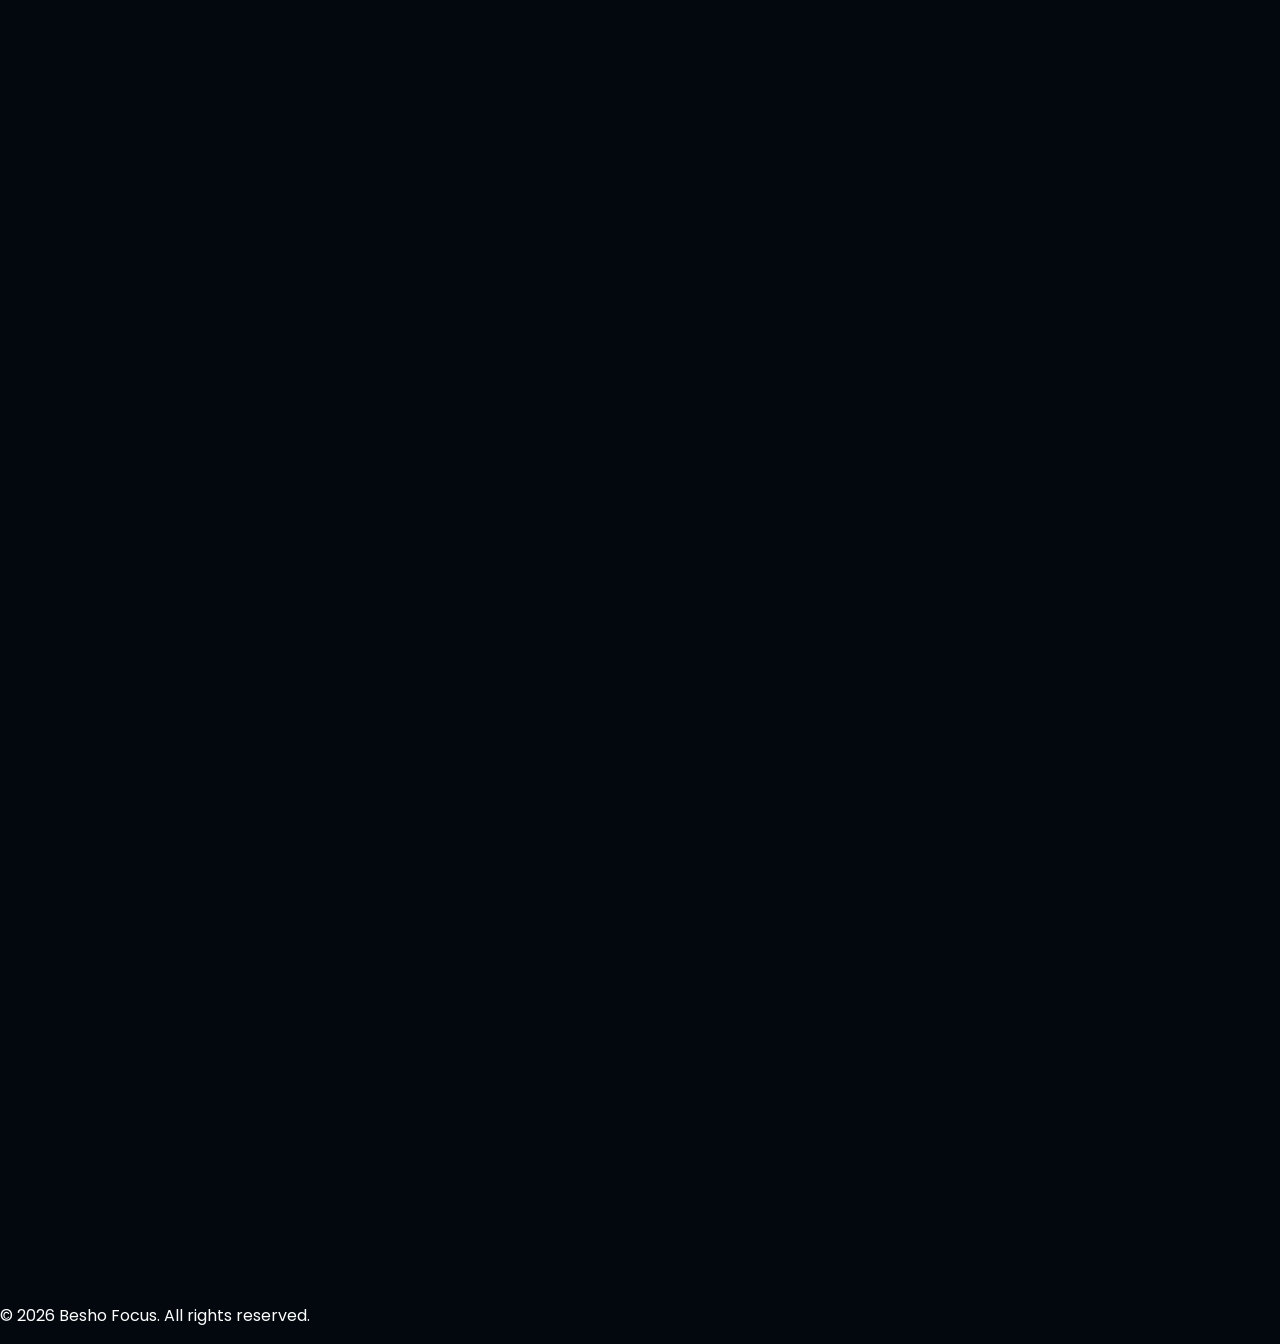
==== commit 651f90cb: "Update index.html" ====
--- a/index.html
+++ b/index.html
@@ -11,33 +11,47 @@
 </head>
 <body class="dark">
   <div class="main-glow"></div>
+
   <header>
     <div class="logo">Besho Focus</div>
     <nav class="nav-boxes">
       <a href="#services" class="nav-box" data-en="Services" data-ar="الخدمات">Services</a>
       <a href="#projects" class="nav-box" data-en="Work" data-ar="الأعمال">Work</a>
       <a href="#about" class="nav-box" data-en="About" data-ar="عنّا">About</a>
+      <a href="#contact" class="nav-box" data-en="Contact" data-ar="تواصل">Contact</a>
     </nav>
     <div class="controls">
+      <!-- زرار الأدمن -->
       <a href="/admin/" class="admin-link" data-en="Admin" data-ar="الأدمن">Admin</a>
+      
+      <!-- سويتش اللغة -->
       <div class="toggle-container" id="langToggle">
         <span class="toggle-label">AR</span>
         <div class="toggle-switch"><div class="toggle-ball"></div></div>
       </div>
+      
+      <!-- سويتش الثيم -->
       <div class="toggle-container" id="themeToggle">
         <span class="toggle-label">🌙</span>
         <div class="toggle-switch"><div class="toggle-ball"></div></div>
       </div>
     </div>
   </header>
+
   <main>
+    <!-- Hero Section -->
     <section class="hero">
       <div class="hero-content">
         <h2 class="glow-text" data-en="Social Media Excellence" data-ar="إبداع السوشيال ميديا">Social Media Excellence</h2>
-        <p data-en="We craft high-converting visual identities for brands that want to stand out." data-ar="نصنع هويات بصرية قوية للعلامات التجارية التي تسعى للتميز.">We craft high-converting visual identities for brands that want to stand out.</p>
+        <p data-en="We craft high-converting visual identities for brands that want to stand out." 
+           data-ar="نصنع هويات بصرية قوية للعلامات التجارية التي تسعى للتميز.">
+           We craft high-converting visual identities for brands that want to stand out.
+        </p>
         <a href="#projects" class="btn-main-glow" data-en="Explore Work" data-ar="استكشف أعمالنا">Explore Work</a>
       </div>
     </section>
+
+    <!-- Services Section -->
     <section id="services" class="section-padding">
       <h3 class="section-title" data-en="Our Services" data-ar="خدماتنا">Our Services</h3>
       <div class="services-grid">
@@ -55,43 +69,50 @@
         </div>
       </div>
     </section>
+
+    <!-- Projects Section -->
     <section id="projects" class="section-padding">
       <h3 class="section-title" data-en="Featured Work" data-ar="أبرز أعمالنا">Featured Work</h3>
       <div id="projects-container" class="projects-grid"></div>
     </section>
+
+    <!-- About Section -->
+    <section id="about" class="section-padding">
+      <div class="glass-box about-container">
+        <h3 class="section-title" data-en="About Besho Focus" data-ar="عن بيشو فوكس">About Besho Focus</h3>
+        <p data-en="We are a creative agency specialized in social media design. With a focus on visual impact and brand storytelling, we help businesses grow their online presence through high-quality designs." 
+           data-ar="نحن وكالة إبداعية متخصصة في تصميم السوشيال ميديا. مع التركيز على التأثير البصري وسرد قصة العلامة التجارية، نساعد الشركات على تنمية تواجدها عبر الإنترنت من خلال تصاميم عالية الجودة.">
+        </p>
+      </div>
+    </section>
+
+    <!-- Contact Section -->
+    <section id="contact" class="section-padding">
+      <h3 class="section-title" data-en="Get In Touch" data-ar="تواصل معنا">Get In Touch</h3>
+      <div class="contact-grid">
+        <div class="glass-box contact-card">
+          <div class="icon">📧</div>
+          <h4>Email</h4>
+          <p>hello@beshofocus.com</p>
+        </div>
+        <div class="glass-box contact-card">
+          <div class="icon">📱</div>
+          <h4>WhatsApp</h4>
+          <p>+20 123 456 789</p>
+        </div>
+        <div class="glass-box contact-card">
+          <div class="icon">🌍</div>
+          <h4>Social Media</h4>
+          <p>@beshofocus</p>
+        </div>
+      </div>
+    </section>
   </main>
+
+  <footer>
+    <p>&copy; 2026 Besho Focus. All rights reserved.</p>
+  </footer>
+
   <script src="script.js"></script>
 </body>
-  <!-- About Section -->
-<section id="about" class="section-padding">
-  <div class="glass-box about-container">
-    <h3 class="section-title" data-en="About Besho Focus" data-ar="عن بيشو فوكس">About Besho Focus</h3>
-    <p data-en="We are a creative agency specialized in social media design. With a focus on visual impact and brand storytelling, we help businesses grow their online presence through high-quality designs." 
-       data-ar="نحن وكالة إبداعية متخصصة في تصميم السوشيال ميديا. مع التركيز على التأثير البصري وسرد قصة العلامة التجارية، نساعد الشركات على تنمية تواجدها عبر الإنترنت من خلال تصاميم عالية الجودة.">
-    </p>
-  </div>
-</section>
-
-<!-- Contact Section -->
-<section id="contact" class="section-padding">
-  <h3 class="section-title" data-en="Get In Touch" data-ar="تواصل معنا">Get In Touch</h3>
-  <div class="contact-grid">
-    <div class="glass-box contact-card">
-      <div class="icon">📧</div>
-      <h4>Email</h4>
-      <p>hello@beshofocus.com</p>
-    </div>
-    <div class="glass-box contact-card">
-      <div class="icon">📱</div>
-      <h4>WhatsApp</h4>
-      <p>+20 123 456 789</p>
-    </div>
-    <div class="glass-box contact-card">
-      <div class="icon">🌍</div>
-      <h4>Social Media</h4>
-      <p>@beshofocus</p>
-    </div>
-  </div>
-</section>
-
 </html>
--- a/style.css
+++ b/style.css
@@ -113,3 +113,18 @@
 body.light .admin-link { color: #0a2540; border-color: rgba(10, 37, 64, 0.1); }
 body.light .toggle-switch { border-color: rgba(10, 37, 64, 0.2); }
 body.light .toggle-ball { background: #0a2540; }
+
+/* تنسيقات السكاشن الجديدة */
+.about-container { max-width: 800px; margin: 0 auto; padding: 60px 40px; }
+.about-container p { font-size: 1.1rem; line-height: 1.8; opacity: 0.8; }
+
+.contact-grid { display: grid; grid-template-columns: repeat(auto-fit, minmax(280px, 1fr)); gap: 25px; }
+.contact-card { padding: 40px 20px; }
+.contact-card h4 { color: var(--turquoise); margin-bottom: 10px; }
+
+/* تأكد من وجود هذه السطور للأنميشن */
+section, .glass-box {
+  opacity: 0;
+  transform: translateY(30px);
+  transition: all 0.8s cubic-bezier(0.2, 0, 0.2, 1);
+}
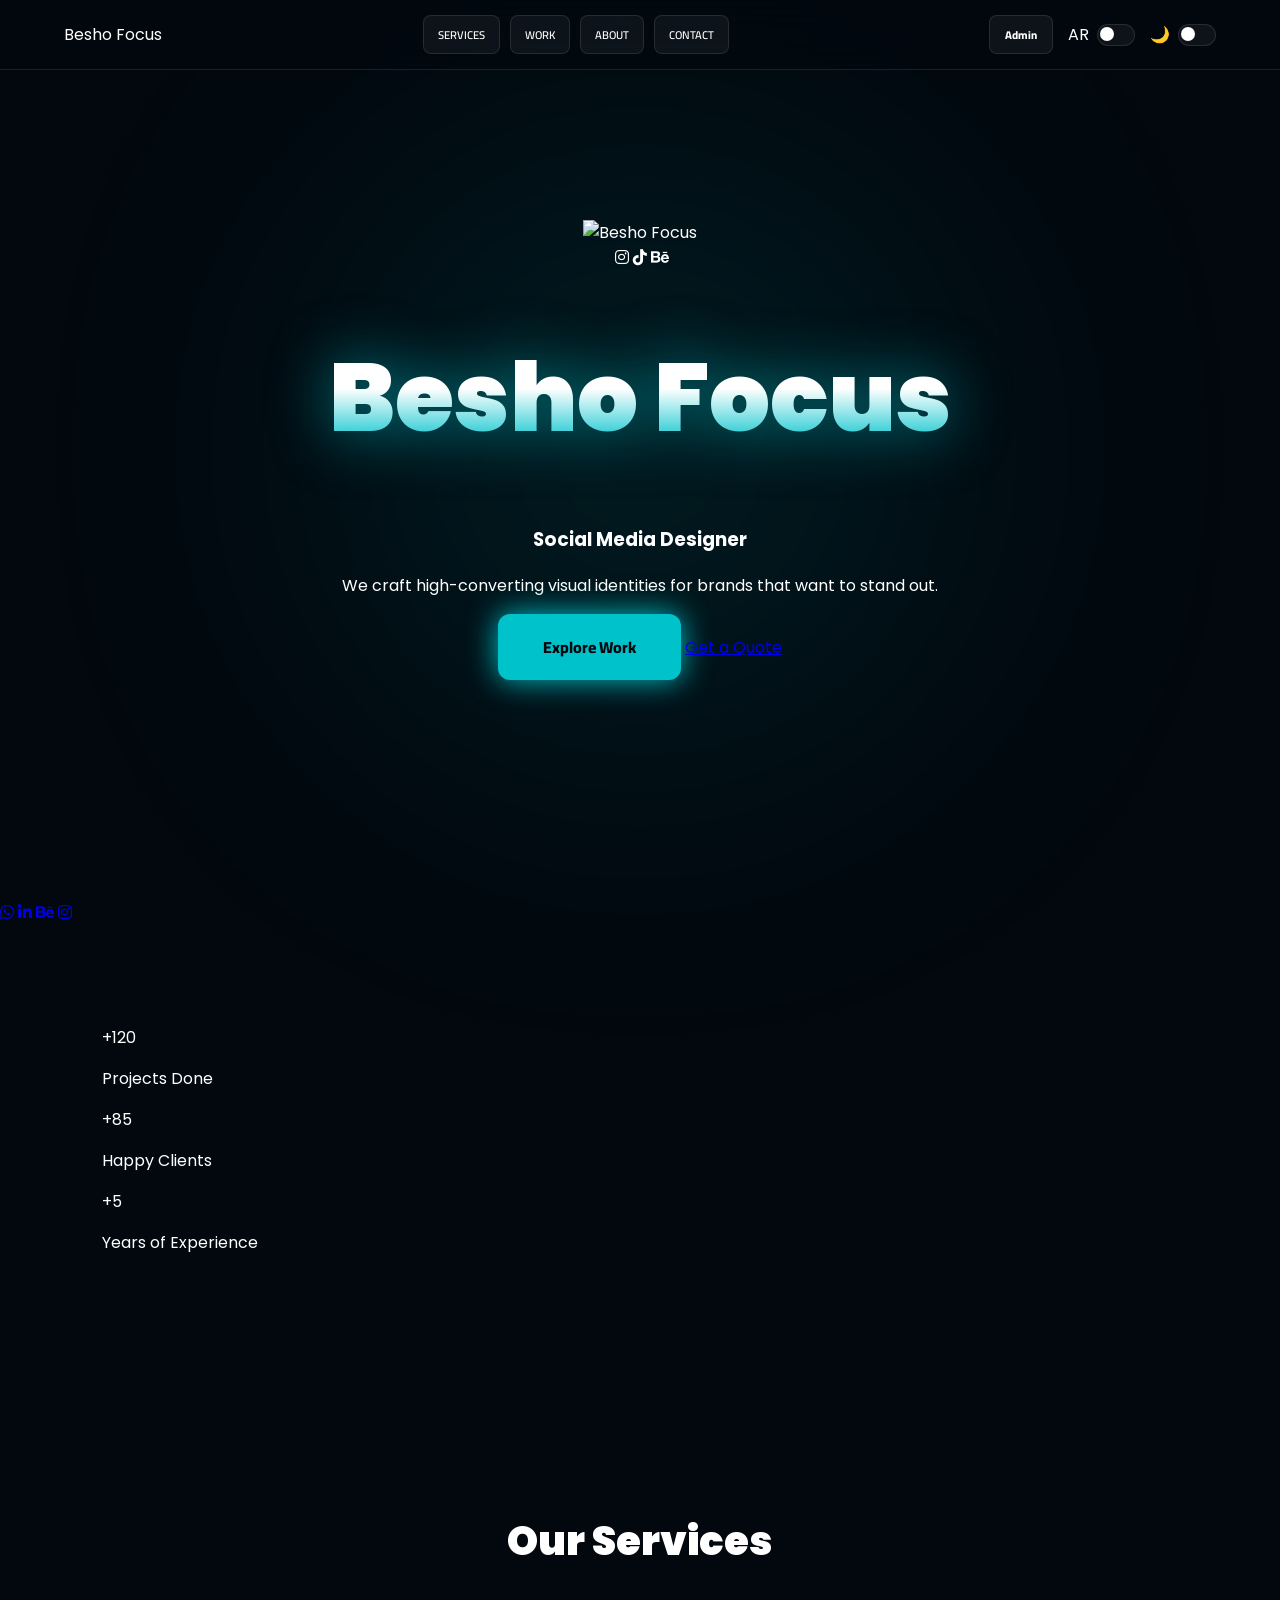
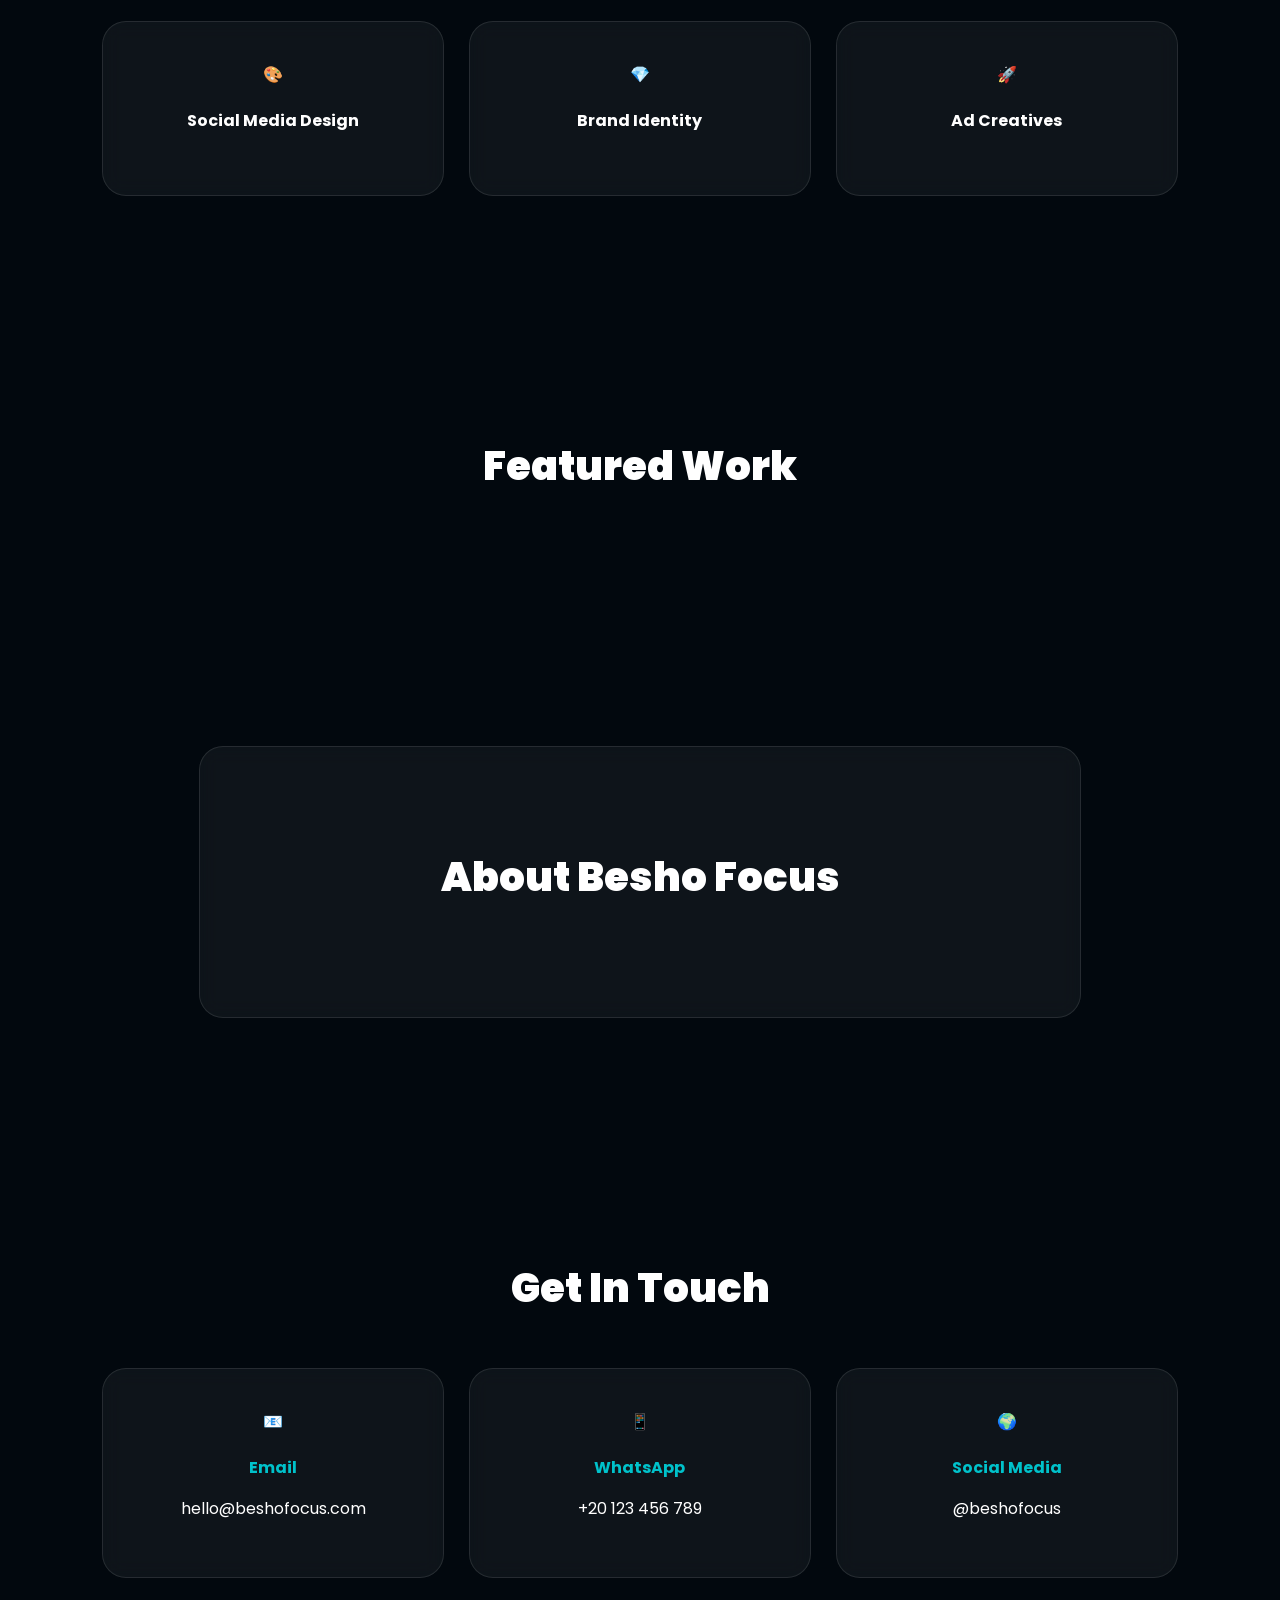
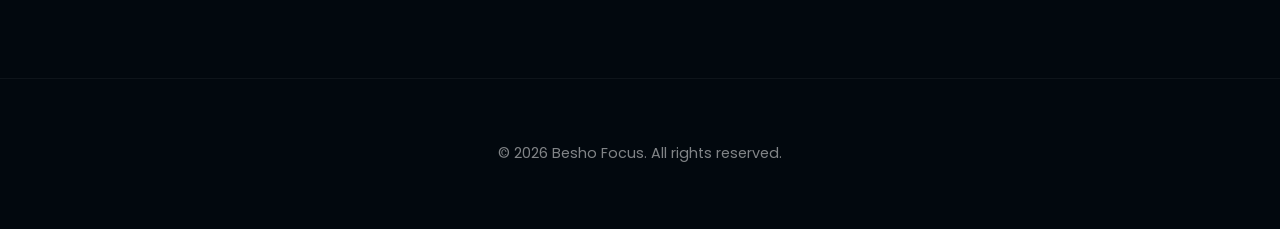
==== commit 4e3a7236: "Update index.html" ====
--- a/index.html
+++ b/index.html
@@ -8,6 +8,7 @@
   <link rel="preconnect" href="https://fonts.gstatic.com" crossorigin>
   <link href="https://fonts.googleapis.com/css2?family=Poppins:wght@300;600;900&family=Cairo:wght@400;700;900&display=swap" rel="stylesheet">
   <link rel="stylesheet" href="style.css">
+  <link rel="stylesheet" href="https://cdnjs.cloudflare.com/ajax/libs/font-awesome/6.0.0-beta3/css/all.min.css">
 </head>
 <body class="dark">
   <div class="main-glow"></div>
@@ -21,16 +22,11 @@
       <a href="#contact" class="nav-box" data-en="Contact" data-ar="تواصل">Contact</a>
     </nav>
     <div class="controls">
-      <!-- زرار الأدمن -->
       <a href="/admin/" class="admin-link" data-en="Admin" data-ar="الأدمن">Admin</a>
-      
-      <!-- سويتش اللغة -->
       <div class="toggle-container" id="langToggle">
         <span class="toggle-label">AR</span>
         <div class="toggle-switch"><div class="toggle-ball"></div></div>
       </div>
-      
-      <!-- سويتش الثيم -->
       <div class="toggle-container" id="themeToggle">
         <span class="toggle-label">🌙</span>
         <div class="toggle-switch"><div class="toggle-ball"></div></div>
@@ -42,12 +38,53 @@
     <!-- Hero Section -->
     <section class="hero">
       <div class="hero-content">
-        <h2 class="glow-text" data-en="Social Media Excellence" data-ar="إبداع السوشيال ميديا">Social Media Excellence</h2>
-        <p data-en="We craft high-converting visual identities for brands that want to stand out." 
-           data-ar="نصنع هويات بصرية قوية للعلامات التجارية التي تسعى للتميز.">
-           We craft high-converting visual identities for brands that want to stand out.
-        </p>
-        <a href="#projects" class="btn-main-glow" data-en="Explore Work" data-ar="استكشف أعمالنا">Explore Work</a>
+        <div class="hero-image-container">
+          <img src="https://via.placeholder.com/300" alt="Besho Focus" class="hero-image">
+          <div class="floating-icons">
+            <i class="fab fa-adobe"></i>
+            <i class="fab fa-instagram"></i>
+            <i class="fab fa-tiktok"></i>
+            <i class="fab fa-behance"></i>
+          </div>
+        </div>
+        <div class="hero-text-content">
+          <h2 class="glow-text" data-en="Besho Focus" data-ar="بيشو فوكس">Besho Focus</h2>
+          <h3 data-en="Social Media Designer" data-ar="مصمم سوشيال ميديا">Social Media Designer</h3>
+          <p data-en="We craft high-converting visual identities for brands that want to stand out." 
+             data-ar="نصنع هويات بصرية قوية للعلامات التجارية التي تسعى للتميز.">
+             We craft high-converting visual identities for brands that want to stand out.
+          </p>
+          <div class="hero-buttons">
+            <a href="#projects" class="btn-main-glow" data-en="Explore Work" data-ar="استكشف أعمالنا">Explore Work</a>
+            <a href="#contact" class="btn-secondary" data-en="Get a Quote" data-ar="اطلب عرض سعر">Get a Quote</a>
+          </div>
+        </div>
+      </div>
+    </section>
+
+    <!-- Side Social Bar -->
+    <div class="side-social-bar">
+      <a href="#"><i class="fab fa-whatsapp"></i></a>
+      <a href="#"><i class="fab fa-linkedin-in"></i></a>
+      <a href="#"><i class="fab fa-behance"></i></a>
+      <a href="#"><i class="fab fa-instagram"></i></a>
+    </div>
+
+    <!-- Stats Section -->
+    <section class="stats-section section-padding">
+      <div class="stats-grid">
+        <div class="stat-item">
+          <span class="stat-number">+120</span>
+          <p data-en="Projects Done" data-ar="مشاريع منجزة">Projects Done</p>
+        </div>
+        <div class="stat-item">
+          <span class="stat-number">+85</span>
+          <p data-en="Happy Clients" data-ar="عملاء سعداء">Happy Clients</p>
+        </div>
+        <div class="stat-item">
+          <span class="stat-number">+5</span>
+          <p data-en="Years of Experience" data-ar="سنوات خبرة">Years of Experience</p>
+        </div>
       </div>
     </section>
 
--- a/style.css
+++ b/style.css
@@ -13,7 +13,6 @@
   direction: ltr !important;
 }
 
-/* Glow Background */
 .main-glow {
   position: fixed; top: 50%; left: 50%; width: 600px; height: 600px;
   background: var(--glow-color); filter: blur(150px); border-radius: 50%;
@@ -35,63 +34,36 @@
 }
 .nav-box:hover { background: var(--turquoise); color: var(--bg-dark); box-shadow: 0 0 20px var(--turquoise); }
 
-.hero { height: 100vh; display: flex; justify-content: center; align-items: center; text-align: center; padding-top: 80px; }
-.hero h2 {
-  font-size: clamp(2.5rem, 8vw, 6rem); font-weight: 900; line-height: 1;
-  background: linear-gradient(180deg, #fff 40%, var(--turquoise) 100%);
-  -webkit-background-clip: text; -webkit-text-fill-color: transparent;
-  filter: drop-shadow(0 0 30px var(--glow-color));
-}
-.hero p { font-size: 1.1rem; opacity: 0.6; margin: 20px 0 40px; max-width: 600px; }
+.controls { display: flex; gap: 15px; align-items: center; }
+.admin-link { text-decoration: none; font-size: 0.7rem; font-weight: 800; color: white; background: var(--glass); border: 1px solid var(--glass-border); padding: 8px 15px; border-radius: 8px; transition: 0.3s; }
+
+.toggle-container { display: flex; align-items: center; gap: 8px; cursor: pointer; }
+.toggle-switch { width: 36px; height: 20px; background: var(--glass); border: 1px solid var(--glass-border); border-radius: 20px; position: relative; transition: 0.3s; }
+.toggle-ball { width: 14px; height: 14px; background: white; border-radius: 50%; position: absolute; top: 2px; left: 2px; transition: 0.3s; }
+.active .toggle-switch { background: var(--turquoise); border-color: var(--turquoise); box-shadow: 0 0 15px var(--turquoise); }
+.active .toggle-ball { left: 18px; background: var(--bg-dark); }
+
+.hero { height: 100vh; display: flex; justify-content: center; align-items: center; text-align: center; }
+.hero h2 { font-size: clamp(2.5rem, 8vw, 6rem); font-weight: 900; line-height: 1; background: linear-gradient(180deg, #fff 40%, var(--turquoise) 100%); -webkit-background-clip: text; -webkit-text-fill-color: transparent; filter: drop-shadow(0 0 30px var(--glow-color)); }
 
 .section-padding { padding: 100px 8%; }
 .section-title { font-size: 2.5rem; margin-bottom: 50px; text-align: center; font-weight: 900; }
 
-.services-grid { display: grid; grid-template-columns: repeat(auto-fit, minmax(280px, 1fr)); gap: 25px; }
-.glass-box {
-  background: var(--glass); border: 1px solid var(--glass-border);
-  border-radius: 24px; backdrop-filter: blur(10px); transition: 0.5s;
-  padding: 40px 20px; text-align: center;
-}
+.glass-box { background: var(--glass); border: 1px solid var(--glass-border); border-radius: 24px; backdrop-filter: blur(10px); padding: 40px 20px; text-align: center; transition: 0.5s; }
 .glass-box:hover { transform: translateY(-10px); border-color: var(--turquoise); box-shadow: 0 20px 60px rgba(0, 194, 203, 0.2); }
 
-.btn-main-glow {
-  text-decoration: none; padding: 18px 45px; border-radius: 12px;
-  background: var(--turquoise); color: var(--bg-dark); font-weight: 800;
-  box-shadow: 0 0 30px var(--turquoise); transition: 0.4s; display: inline-block;
-}
-/* --- Controls & Toggles --- */
-.controls { display: flex; gap: 15px; align-items: center; }
+.services-grid, .contact-grid { display: grid; grid-template-columns: repeat(auto-fit, minmax(280px, 1fr)); gap: 25px; }
+.about-container { max-width: 800px; margin: 0 auto; padding: 60px 40px; }
+.about-container p { font-size: 1.1rem; line-height: 1.8; opacity: 0.8; }
 
-.admin-link {
-  text-decoration: none; font-size: 0.7rem; font-weight: 800; color: white;
-  background: var(--glass); border: 1px solid var(--glass-border);
-  padding: 8px 15px; border-radius: 8px; transition: 0.3s;
-}
+.contact-card { padding: 40px 20px; }
+.contact-card h4 { color: var(--turquoise); margin-bottom: 10px; }
 
-.toggle-container { display: flex; align-items: center; gap: 8px; cursor: pointer; }
-.toggle-label { font-size: 0.8rem; font-weight: 600; min-width: 25px; }
-.toggle-switch {
-  width: 36px; height: 20px; background: var(--glass);
-  border: 1px solid var(--glass-border); border-radius: 20px;
-  position: relative; transition: 0.3s;
-}
-.toggle-ball {
-  width: 14px; height: 14px; background: white; border-radius: 50%;
-  position: absolute; top: 2px; left: 2px; transition: 0.3s;
-}
+.btn-main-glow { text-decoration: none; padding: 18px 45px; border-radius: 12px; background: var(--turquoise); color: var(--bg-dark); font-weight: 800; box-shadow: 0 0 30px var(--turquoise); transition: 0.4s; display: inline-block; }
 
-/* Active States */
-.active .toggle-switch { background: var(--turquoise); border-color: var(--turquoise); box-shadow: 0 0 15px var(--turquoise); }
-.active .toggle-ball { left: 18px; background: var(--bg-dark); }
+footer { padding: 50px; text-align: center; opacity: 0.5; font-size: 0.9rem; border-top: 1px solid var(--glass-border); }
 
-/* Hero & Sections */
-.hero { height: 100vh; display: flex; justify-content: center; align-items: center; text-align: center; }
-.hero h2 { font-size: clamp(2.5rem, 8vw, 6rem); font-weight: 900; line-height: 1; background: linear-gradient(180deg, #fff 40%, var(--turquoise) 100%); -webkit-background-clip: text; -webkit-text-fill-color: transparent; filter: drop-shadow(0 0 30px var(--glow-color)); }
-.section-padding { padding: 100px 8%; }
-.glass-box { background: var(--glass); border: 1px solid var(--glass-border); border-radius: 24px; backdrop-filter: blur(10px); padding: 40px 20px; text-align: center; transition: 0.5s; }
-
-/* --- Light Mode Fix --- */
+/* Light Mode Fix */
 body.light { background: #f8fafc; color: #0a2540; }
 body.light header { background: rgba(248, 250, 252, 0.85); border-bottom: 1px solid rgba(10, 37, 64, 0.1); }
 body.light .nav-box, body.light .admin-link { color: #0a2540; background: rgba(10, 37, 64, 0.05); border-color: rgba(10, 37, 64, 0.1); }
@@ -99,32 +71,3 @@
 body.light .glass-box { background: white; border-color: rgba(10, 37, 64, 0.1); color: #0a2540; }
 body.light .toggle-switch { border-color: rgba(10, 37, 64, 0.2); }
 body.light .toggle-ball { background: #0a2540; }
-/* --- ضبط الـ Light Mode الاحترافي --- */
-body.light { background: #f8fafc; color: #0a2540; }
-body.light .main-glow { background: rgba(0, 194, 203, 0.1); opacity: 0.5; }
-body.light header { background: rgba(248, 250, 252, 0.85); border-bottom: 1px solid rgba(10, 37, 64, 0.1); }
-body.light .nav-box { color: #0a2540; background: rgba(10, 37, 64, 0.05); border-color: rgba(10, 37, 64, 0.1); }
-body.light .nav-box:hover { background: var(--turquoise); color: white; }
-body.light .hero h2 { background: linear-gradient(180deg, #0a2540 40%, var(--turquoise) 100%); -webkit-background-clip: text; -webkit-text-fill-color: transparent; }
-body.light .hero p { color: #0a2540; opacity: 0.8; }
-body.light .section-title { color: #0a2540; }
-body.light .glass-box { background: white; border-color: rgba(10, 37, 64, 0.1); box-shadow: 0 10px 30px rgba(10, 37, 64, 0.05); color: #0a2540; }
-body.light .glass-box:hover { box-shadow: 0 20px 50px rgba(0, 194, 203, 0.2); }
-body.light .admin-link { color: #0a2540; border-color: rgba(10, 37, 64, 0.1); }
-body.light .toggle-switch { border-color: rgba(10, 37, 64, 0.2); }
-body.light .toggle-ball { background: #0a2540; }
-
-/* تنسيقات السكاشن الجديدة */
-.about-container { max-width: 800px; margin: 0 auto; padding: 60px 40px; }
-.about-container p { font-size: 1.1rem; line-height: 1.8; opacity: 0.8; }
-
-.contact-grid { display: grid; grid-template-columns: repeat(auto-fit, minmax(280px, 1fr)); gap: 25px; }
-.contact-card { padding: 40px 20px; }
-.contact-card h4 { color: var(--turquoise); margin-bottom: 10px; }
-
-/* تأكد من وجود هذه السطور للأنميشن */
-section, .glass-box {
-  opacity: 0;
-  transform: translateY(30px);
-  transition: all 0.8s cubic-bezier(0.2, 0, 0.2, 1);
-}
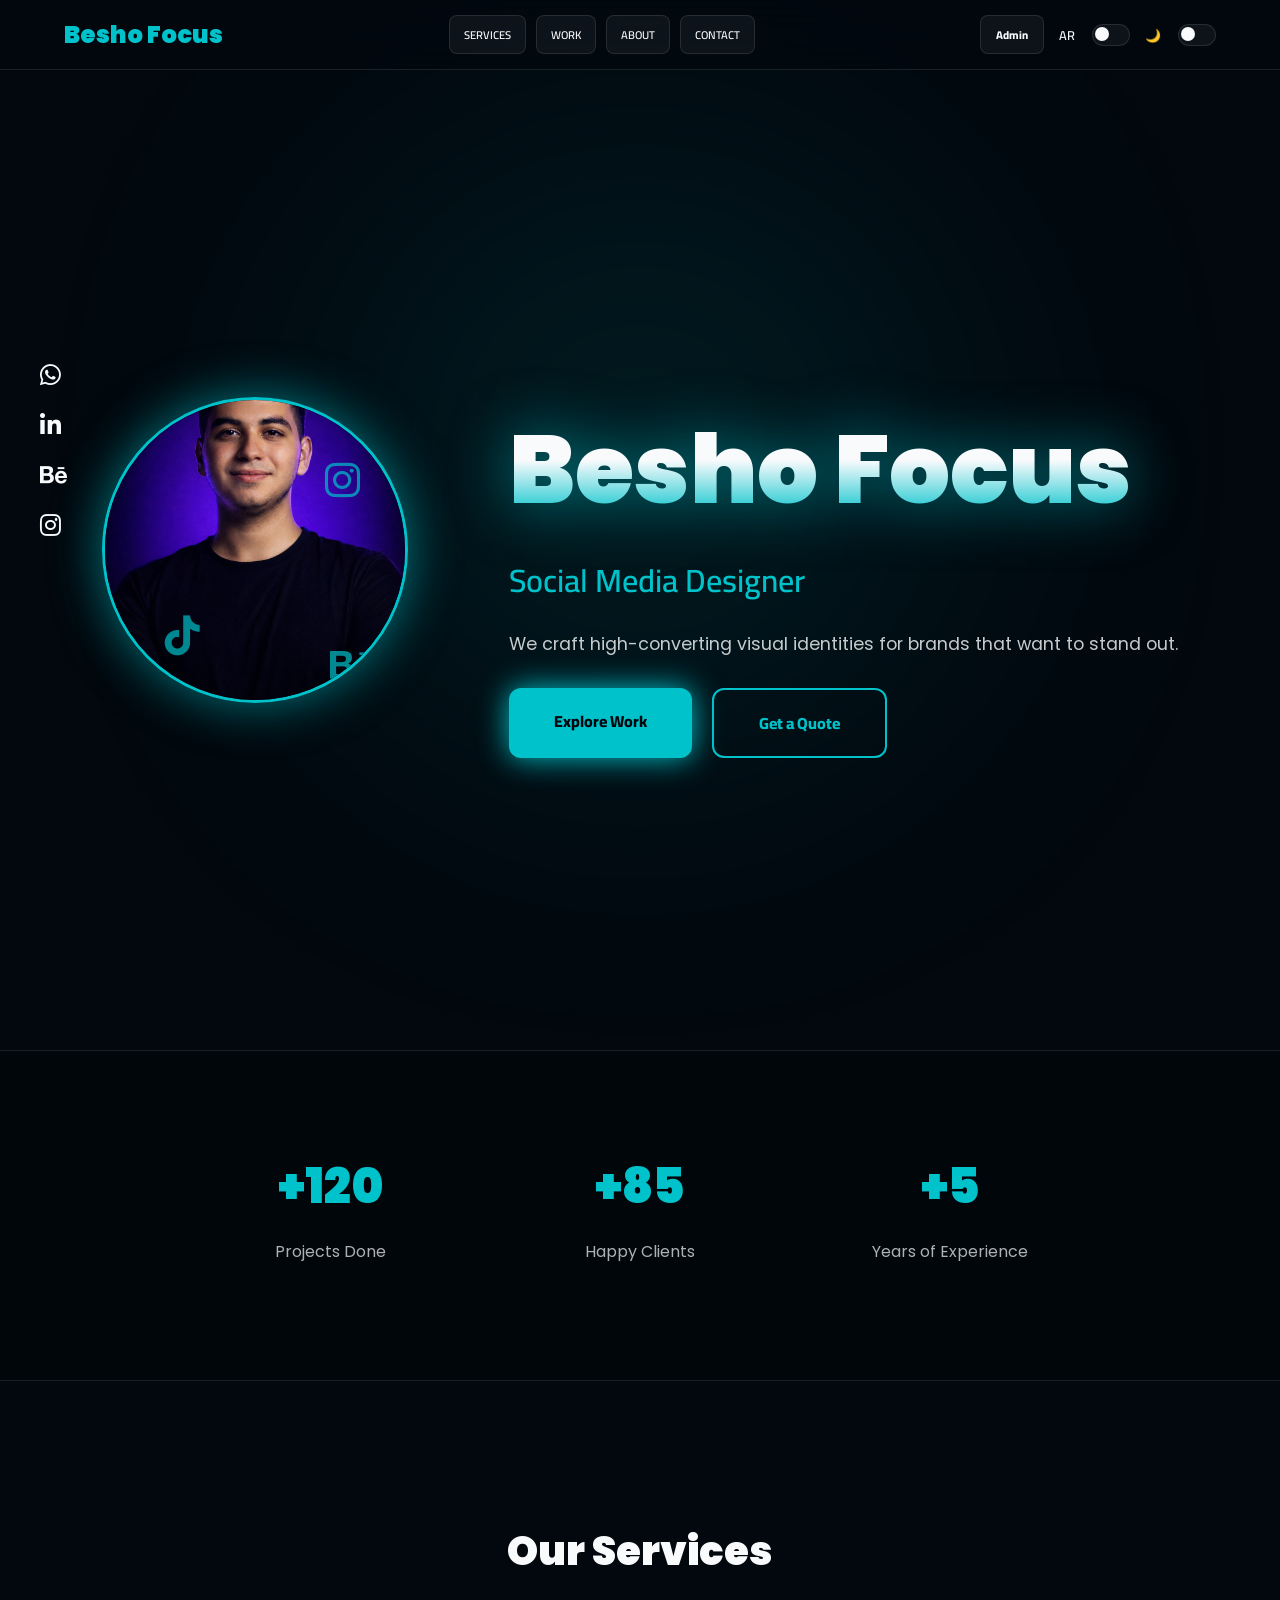
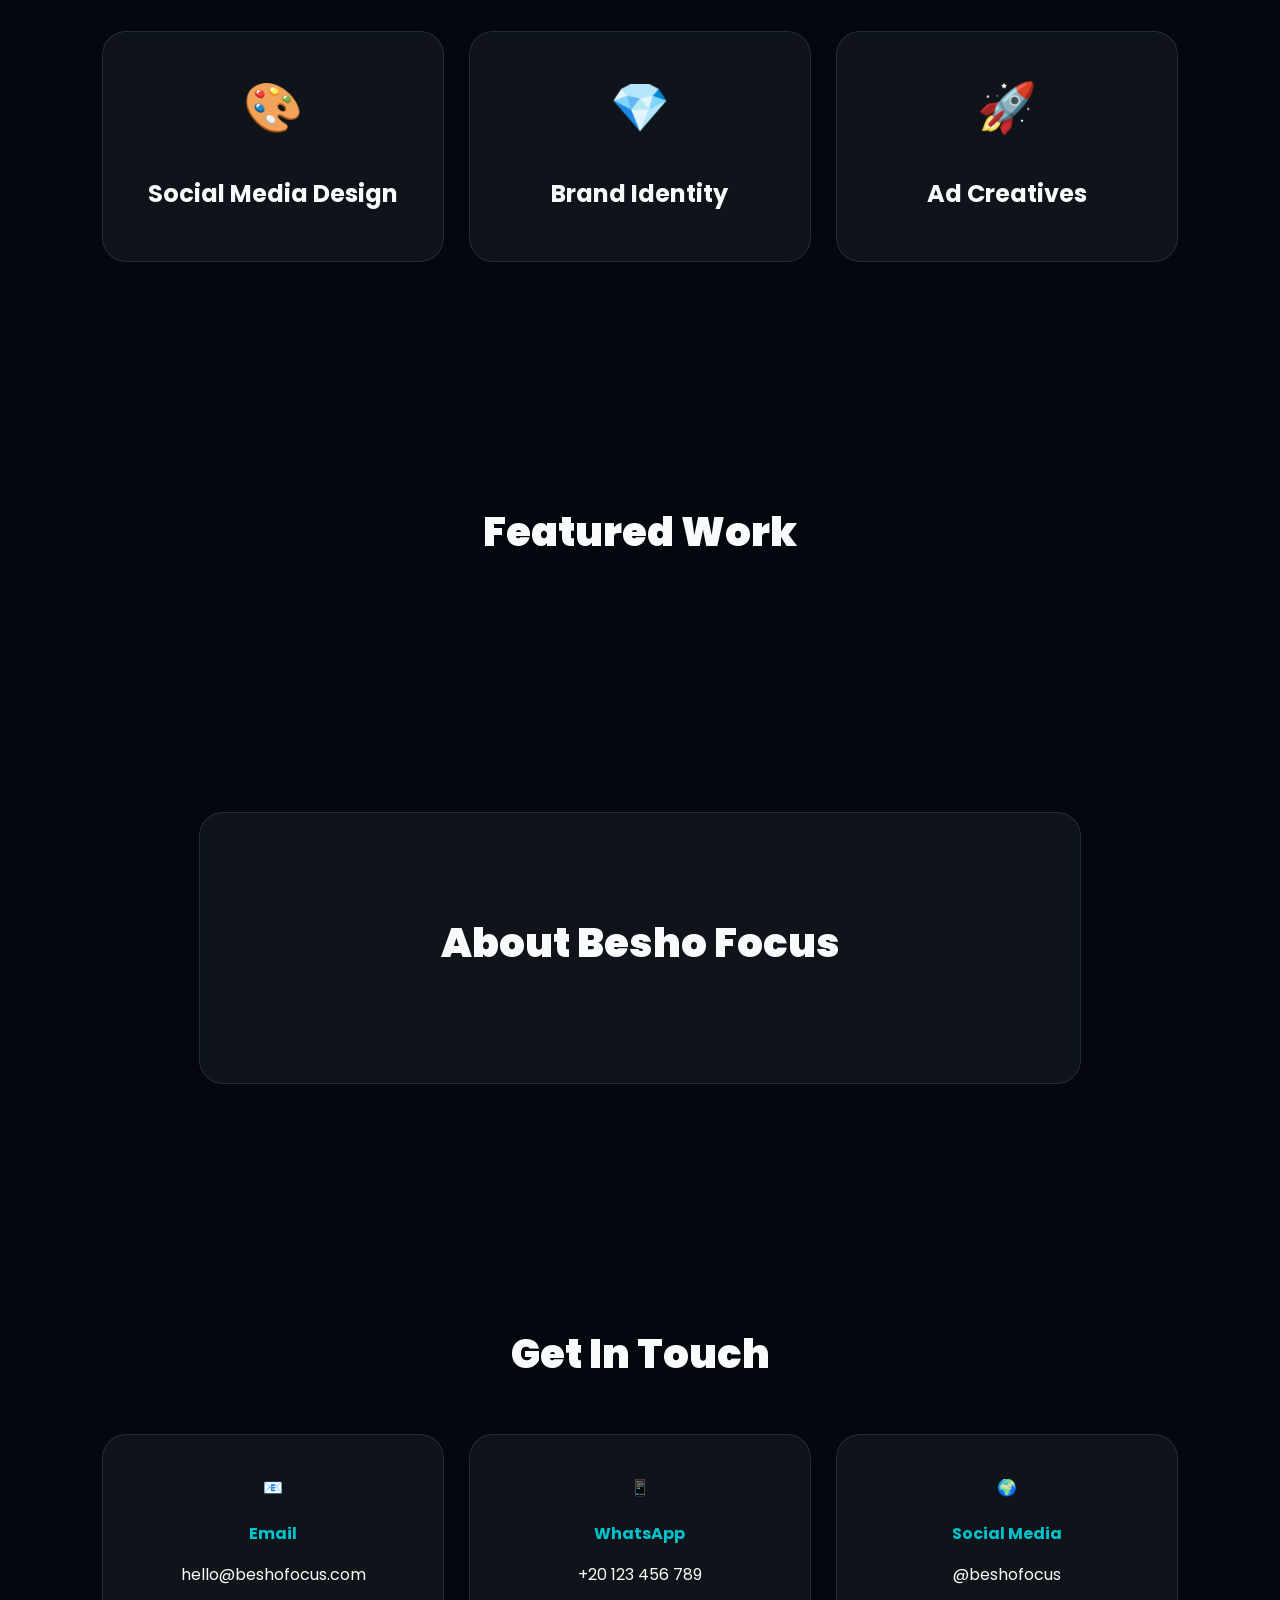
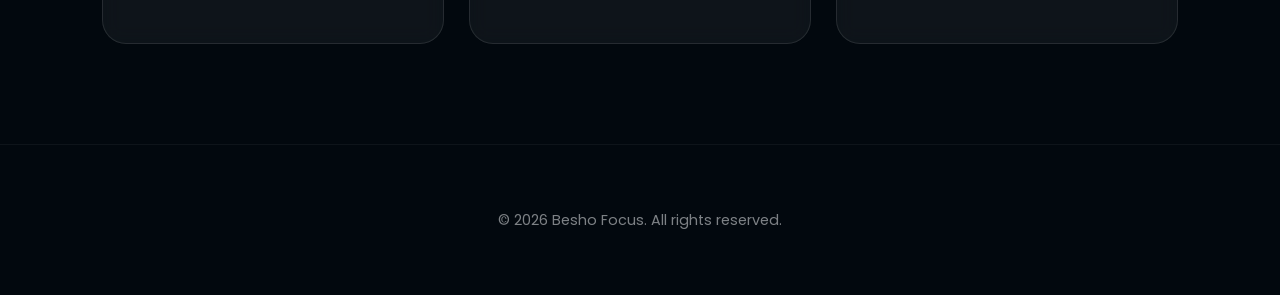
==== commit e900d882: "Update index.html" ====
--- a/index.html
+++ b/index.html
@@ -39,7 +39,7 @@
     <section class="hero">
       <div class="hero-content">
         <div class="hero-image-container">
-          <img src="https://via.placeholder.com/300" alt="Besho Focus" class="hero-image">
+          <img src="1.png" alt="Besho Focus" class="hero-image">
           <div class="floating-icons">
             <i class="fab fa-adobe"></i>
             <i class="fab fa-instagram"></i>
--- a/style.css
+++ b/style.css
@@ -5,69 +5,524 @@
   --bg-dark: #02080e;
   --glass: rgba(255, 255, 255, 0.05);
   --glass-border: rgba(255, 255, 255, 0.1);
+  --text-light: #f8fafc;
+  --text-dark: #0a2540;
 }
 
 body {
-  margin: 0; font-family: 'Poppins', 'Cairo', sans-serif;
-  background: var(--bg-dark); color: white; transition: 0.5s; overflow-x: hidden;
+  margin: 0;
+  font-family: 'Poppins', 'Cairo', sans-serif;
+  background: var(--bg-dark);
+  color: var(--text-light);
+  transition: 0.5s;
+  overflow-x: hidden;
   direction: ltr !important;
 }
 
+/* Main Glow Effect */
 .main-glow {
-  position: fixed; top: 50%; left: 50%; width: 600px; height: 600px;
-  background: var(--glow-color); filter: blur(150px); border-radius: 50%;
-  transform: translate(-50%, -50%); z-index: -1; opacity: 0.2; pointer-events: none;
-}
-
+  position: fixed;
+  top: 50%;
+  left: 50%;
+  width: 600px;
+  height: 600px;
+  background: var(--glow-color);
+  filter: blur(150px);
+  border-radius: 50%;
+  transform: translate(-50%, -50%);
+  z-index: -1;
+  opacity: 0.2;
+  pointer-events: none;
+}
+
+/* Header */
 header {
-  display: flex; justify-content: space-between; align-items: center;
-  padding: 15px 5%; position: fixed; width: 90%; top: 0; z-index: 1000;
-  background: rgba(2, 8, 14, 0.8); backdrop-filter: blur(25px);
+  display: flex;
+  justify-content: space-between;
+  align-items: center;
+  padding: 15px 5%;
+  position: fixed;
+  width: 90%;
+  top: 0;
+  z-index: 1000;
+  background: rgba(2, 8, 14, 0.8);
+  backdrop-filter: blur(25px);
   border-bottom: 1px solid var(--glass-border);
 }
 
-.nav-boxes { display: flex; gap: 10px; }
+.logo {
+  font-size: 1.5rem;
+  font-weight: 900;
+  color: var(--turquoise);
+}
+
+.nav-boxes {
+  display: flex;
+  gap: 10px;
+}
+
 .nav-box {
-  text-decoration: none; color: white; font-size: 0.7rem; font-weight: 600;
-  padding: 8px 14px; background: var(--glass); border: 1px solid var(--glass-border);
-  border-radius: 8px; transition: 0.3s; text-transform: uppercase;
-}
-.nav-box:hover { background: var(--turquoise); color: var(--bg-dark); box-shadow: 0 0 20px var(--turquoise); }
-
-.controls { display: flex; gap: 15px; align-items: center; }
-.admin-link { text-decoration: none; font-size: 0.7rem; font-weight: 800; color: white; background: var(--glass); border: 1px solid var(--glass-border); padding: 8px 15px; border-radius: 8px; transition: 0.3s; }
-
-.toggle-container { display: flex; align-items: center; gap: 8px; cursor: pointer; }
-.toggle-switch { width: 36px; height: 20px; background: var(--glass); border: 1px solid var(--glass-border); border-radius: 20px; position: relative; transition: 0.3s; }
-.toggle-ball { width: 14px; height: 14px; background: white; border-radius: 50%; position: absolute; top: 2px; left: 2px; transition: 0.3s; }
-.active .toggle-switch { background: var(--turquoise); border-color: var(--turquoise); box-shadow: 0 0 15px var(--turquoise); }
-.active .toggle-ball { left: 18px; background: var(--bg-dark); }
-
-.hero { height: 100vh; display: flex; justify-content: center; align-items: center; text-align: center; }
-.hero h2 { font-size: clamp(2.5rem, 8vw, 6rem); font-weight: 900; line-height: 1; background: linear-gradient(180deg, #fff 40%, var(--turquoise) 100%); -webkit-background-clip: text; -webkit-text-fill-color: transparent; filter: drop-shadow(0 0 30px var(--glow-color)); }
-
-.section-padding { padding: 100px 8%; }
-.section-title { font-size: 2.5rem; margin-bottom: 50px; text-align: center; font-weight: 900; }
-
-.glass-box { background: var(--glass); border: 1px solid var(--glass-border); border-radius: 24px; backdrop-filter: blur(10px); padding: 40px 20px; text-align: center; transition: 0.5s; }
-.glass-box:hover { transform: translateY(-10px); border-color: var(--turquoise); box-shadow: 0 20px 60px rgba(0, 194, 203, 0.2); }
-
-.services-grid, .contact-grid { display: grid; grid-template-columns: repeat(auto-fit, minmax(280px, 1fr)); gap: 25px; }
-.about-container { max-width: 800px; margin: 0 auto; padding: 60px 40px; }
-.about-container p { font-size: 1.1rem; line-height: 1.8; opacity: 0.8; }
-
-.contact-card { padding: 40px 20px; }
-.contact-card h4 { color: var(--turquoise); margin-bottom: 10px; }
-
-.btn-main-glow { text-decoration: none; padding: 18px 45px; border-radius: 12px; background: var(--turquoise); color: var(--bg-dark); font-weight: 800; box-shadow: 0 0 30px var(--turquoise); transition: 0.4s; display: inline-block; }
-
-footer { padding: 50px; text-align: center; opacity: 0.5; font-size: 0.9rem; border-top: 1px solid var(--glass-border); }
+  text-decoration: none;
+  color: var(--text-light);
+  font-size: 0.7rem;
+  font-weight: 600;
+  padding: 8px 14px;
+  background: var(--glass);
+  border: 1px solid var(--glass-border);
+  border-radius: 8px;
+  transition: 0.3s;
+  text-transform: uppercase;
+}
+
+.nav-box:hover {
+  background: var(--turquoise);
+  color: var(--bg-dark);
+  box-shadow: 0 0 20px var(--turquoise);
+}
+
+/* Controls & Toggles */
+.controls {
+  display: flex;
+  gap: 15px;
+  align-items: center;
+}
+
+.admin-link {
+  text-decoration: none;
+  font-size: 0.7rem;
+  font-weight: 800;
+  color: var(--text-light);
+  background: var(--glass);
+  border: 1px solid var(--glass-border);
+  padding: 8px 15px;
+  border-radius: 8px;
+  transition: 0.3s;
+}
+
+.toggle-container {
+  display: flex;
+  align-items: center;
+  gap: 8px;
+  cursor: pointer;
+}
+
+.toggle-label {
+  font-size: 0.8rem;
+  font-weight: 600;
+  min-width: 25px;
+}
+
+.toggle-switch {
+  width: 36px;
+  height: 20px;
+  background: var(--glass);
+  border: 1px solid var(--glass-border);
+  border-radius: 20px;
+  position: relative;
+  transition: 0.3s;
+}
+
+.toggle-ball {
+  width: 14px;
+  height: 14px;
+  background: var(--text-light);
+  border-radius: 50%;
+  position: absolute;
+  top: 2px;
+  left: 2px;
+  transition: 0.3s;
+}
+
+/* Active States for Toggles */
+.active .toggle-switch {
+  background: var(--turquoise);
+  border-color: var(--turquoise);
+  box-shadow: 0 0 15px var(--turquoise);
+}
+
+.active .toggle-ball {
+  left: 18px;
+  background: var(--bg-dark);
+}
+
+/* Hero Section */
+.hero {
+  min-height: 100vh;
+  display: flex;
+  justify-content: center;
+  align-items: center;
+  text-align: center;
+  padding: 100px 8% 50px;
+}
+
+.hero-content {
+  display: flex;
+  flex-direction: column;
+  align-items: center;
+  gap: 40px;
+  max-width: 1200px;
+  width: 100%;
+}
+
+.hero-image-container {
+  position: relative;
+  width: 300px;
+  height: 300px;
+  border-radius: 50%;
+  overflow: hidden;
+  border: 3px solid var(--turquoise);
+  box-shadow: 0 0 50px var(--glow-color);
+}
+
+.hero-image {
+  width: 100%;
+  height: 100%;
+  object-fit: cover;
+}
+
+.floating-icons {
+  position: absolute;
+  top: 0;
+  left: 0;
+  width: 100%;
+  height: 100%;
+  pointer-events: none;
+}
+
+.floating-icons i {
+  position: absolute;
+  font-size: 2.5rem;
+  color: var(--turquoise);
+  opacity: 0.7;
+  animation: float 10s ease-in-out infinite;
+}
+
+.floating-icons i:nth-child(1) { top: 10%; left: 10%; animation-delay: 0s; }
+.floating-icons i:nth-child(2) { top: 20%; right: 15%; animation-delay: 2s; }
+.floating-icons i:nth-child(3) { bottom: 15%; left: 20%; animation-delay: 4s; }
+.floating-icons i:nth-child(4) { bottom: 5%; right: 10%; animation-delay: 6s; }
+
+@keyframes float {
+  0% { transform: translate(0, 0); }
+  50% { transform: translate(10px, 20px); }
+  100% { transform: translate(0, 0); }
+}
+
+.hero-text-content {
+  max-width: 800px;
+}
+
+.hero h2 {
+  font-size: clamp(2.5rem, 8vw, 6rem);
+  font-weight: 900;
+  line-height: 1;
+  background: linear-gradient(180deg, var(--text-light) 40%, var(--turquoise) 100%);
+  -webkit-background-clip: text;
+  -webkit-text-fill-color: transparent;
+  filter: drop-shadow(0 0 30px var(--glow-color));
+  margin-bottom: 10px;
+}
+
+.hero h3 {
+  font-size: clamp(1.2rem, 3vw, 2rem);
+  font-weight: 600;
+  color: var(--turquoise);
+  margin-bottom: 20px;
+}
+
+.hero p {
+  font-size: 1.1rem;
+  line-height: 1.6;
+  opacity: 0.8;
+  margin-bottom: 30px;
+}
+
+.hero-buttons {
+  display: flex;
+  gap: 20px;
+  justify-content: center;
+}
+
+.btn-main-glow {
+  text-decoration: none;
+  padding: 18px 45px;
+  border-radius: 12px;
+  background: var(--turquoise);
+  color: var(--bg-dark);
+  font-weight: 800;
+  box-shadow: 0 0 30px var(--turquoise);
+  transition: 0.4s;
+  display: inline-block;
+}
+
+.btn-main-glow:hover {
+  transform: translateY(-5px);
+  box-shadow: 0 0 40px var(--turquoise);
+}
+
+.btn-secondary {
+  text-decoration: none;
+  padding: 18px 45px;
+  border-radius: 12px;
+  background: transparent;
+  border: 2px solid var(--turquoise);
+  color: var(--turquoise);
+  font-weight: 800;
+  transition: 0.4s;
+  display: inline-block;
+}
+
+.btn-secondary:hover {
+  background: var(--turquoise);
+  color: var(--bg-dark);
+}
+
+/* Side Social Bar */
+.side-social-bar {
+  position: fixed;
+  left: 20px;
+  top: 50%;
+  transform: translateY(-50%);
+  display: flex;
+  flex-direction: column;
+  gap: 15px;
+  z-index: 999;
+}
+
+.side-social-bar a {
+  color: var(--text-light);
+  font-size: 1.5rem;
+  transition: 0.3s;
+}
+
+.side-social-bar a:hover {
+  color: var(--turquoise);
+  transform: translateX(5px);
+}
+
+/* General Section Styling */
+.section-padding {
+  padding: 100px 8%;
+}
+
+.section-title {
+  font-size: 2.5rem;
+  margin-bottom: 50px;
+  text-align: center;
+  font-weight: 900;
+  color: var(--text-light);
+}
+
+/* Stats Section */
+.stats-section {
+  background: rgba(0, 0, 0, 0.2);
+  border-top: 1px solid var(--glass-border);
+  border-bottom: 1px solid var(--glass-border);
+}
+
+.stats-grid {
+  display: grid;
+  grid-template-columns: repeat(auto-fit, minmax(200px, 1fr));
+  gap: 30px;
+  text-align: center;
+  max-width: 900px;
+  margin: 0 auto;
+}
+
+.stat-item .stat-number {
+  font-size: 3rem;
+  font-weight: 900;
+  color: var(--turquoise);
+  display: block;
+  margin-bottom: 10px;
+}
+
+.stat-item p {
+  font-size: 1rem;
+  opacity: 0.7;
+}
+
+/* Glass Box Styling */
+.glass-box {
+  background: var(--glass);
+  border: 1px solid var(--glass-border);
+  border-radius: 24px;
+  backdrop-filter: blur(10px);
+  padding: 40px 20px;
+  text-align: center;
+  transition: 0.5s;
+}
+
+.glass-box:hover {
+  transform: translateY(-10px);
+  border-color: var(--turquoise);
+  box-shadow: 0 20px 60px rgba(0, 194, 203, 0.2);
+}
+
+/* Services Section */
+.services-grid {
+  display: grid;
+  grid-template-columns: repeat(auto-fit, minmax(280px, 1fr));
+  gap: 25px;
+}
+
+.service-card .icon {
+  font-size: 3rem;
+  margin-bottom: 20px;
+  color: var(--turquoise);
+}
+
+.service-card h4 {
+  font-size: 1.5rem;
+  font-weight: 700;
+  margin-bottom: 10px;
+}
+
+/* About Section */
+.about-container {
+  max-width: 800px;
+  margin: 0 auto;
+  padding: 60px 40px;
+}
+
+.about-container p {
+  font-size: 1.1rem;
+  line-height: 1.8;
+  opacity: 0.8;
+}
+
+/* Contact Section */
+.contact-grid {
+  display: grid;
+  grid-template-columns: repeat(auto-fit, minmax(280px, 1fr));
+  gap: 25px;
+}
+
+.contact-card {
+  padding: 40px 20px;
+}
+
+.contact-card h4 {
+  color: var(--turquoise);
+  margin-bottom: 10px;
+}
+
+/* Footer */
+footer {
+  padding: 50px;
+  text-align: center;
+  opacity: 0.5;
+  font-size: 0.9rem;
+  border-top: 1px solid var(--glass-border);
+  color: var(--text-light);
+}
 
 /* Light Mode Fix */
-body.light { background: #f8fafc; color: #0a2540; }
-body.light header { background: rgba(248, 250, 252, 0.85); border-bottom: 1px solid rgba(10, 37, 64, 0.1); }
-body.light .nav-box, body.light .admin-link { color: #0a2540; background: rgba(10, 37, 64, 0.05); border-color: rgba(10, 37, 64, 0.1); }
-body.light .hero h2 { background: linear-gradient(180deg, #0a2540 40%, var(--turquoise) 100%); -webkit-background-clip: text; -webkit-text-fill-color: transparent; }
-body.light .glass-box { background: white; border-color: rgba(10, 37, 64, 0.1); color: #0a2540; }
-body.light .toggle-switch { border-color: rgba(10, 37, 64, 0.2); }
-body.light .toggle-ball { background: #0a2540; }
+body.light {
+  background: var(--text-light);
+  color: var(--text-dark);
+}
+
+body.light header {
+  background: rgba(248, 250, 252, 0.85);
+  border-bottom: 1px solid rgba(10, 37, 64, 0.1);
+}
+
+body.light .logo {
+  color: var(--text-dark);
+}
+
+body.light .nav-box,
+body.light .admin-link {
+  color: var(--text-dark);
+  background: rgba(10, 37, 64, 0.05);
+  border-color: rgba(10, 37, 64, 0.1);
+}
+
+body.light .hero h2 {
+  background: linear-gradient(180deg, var(--text-dark) 40%, var(--turquoise) 100%);
+  -webkit-background-clip: text;
+  -webkit-text-fill-color: transparent;
+}
+
+body.light .glass-box {
+  background: white;
+  border-color: rgba(10, 37, 64, 0.1);
+  color: var(--text-dark);
+}
+
+body.light .toggle-switch {
+  border-color: rgba(10, 37, 64, 0.2);
+}
+
+body.light .toggle-ball {
+  background: var(--text-dark);
+}
+
+body.light .side-social-bar a {
+  color: var(--text-dark);
+}
+
+body.light .section-title {
+  color: var(--text-dark);
+}
+
+body.light footer {
+  color: var(--text-dark);
+}
+
+/* Responsive Design */
+@media (min-width: 768px) {
+  .hero-content {
+    flex-direction: row;
+    text-align: left;
+    justify-content: space-between;
+  }
+
+  .hero-text-content {
+    text-align: left;
+  }
+
+  .hero-buttons {
+    justify-content: flex-start;
+  }
+
+  .side-social-bar {
+    left: 40px;
+  }
+}
+
+@media (max-width: 767px) {
+  header {
+    flex-wrap: wrap;
+    justify-content: center;
+    gap: 10px;
+  }
+
+  .nav-boxes {
+    order: 3;
+    width: 100%;
+    justify-content: center;
+  }
+
+  .controls {
+    order: 2;
+  }
+
+  .logo {
+    order: 1;
+  }
+
+  .side-social-bar {
+    position: static;
+    flex-direction: row;
+    justify-content: center;
+    transform: translateY(0);
+    margin-top: 20px;
+    padding: 0 8%;
+  }
+
+  .hero-image-container {
+    margin-bottom: 30px;
+  }
+}
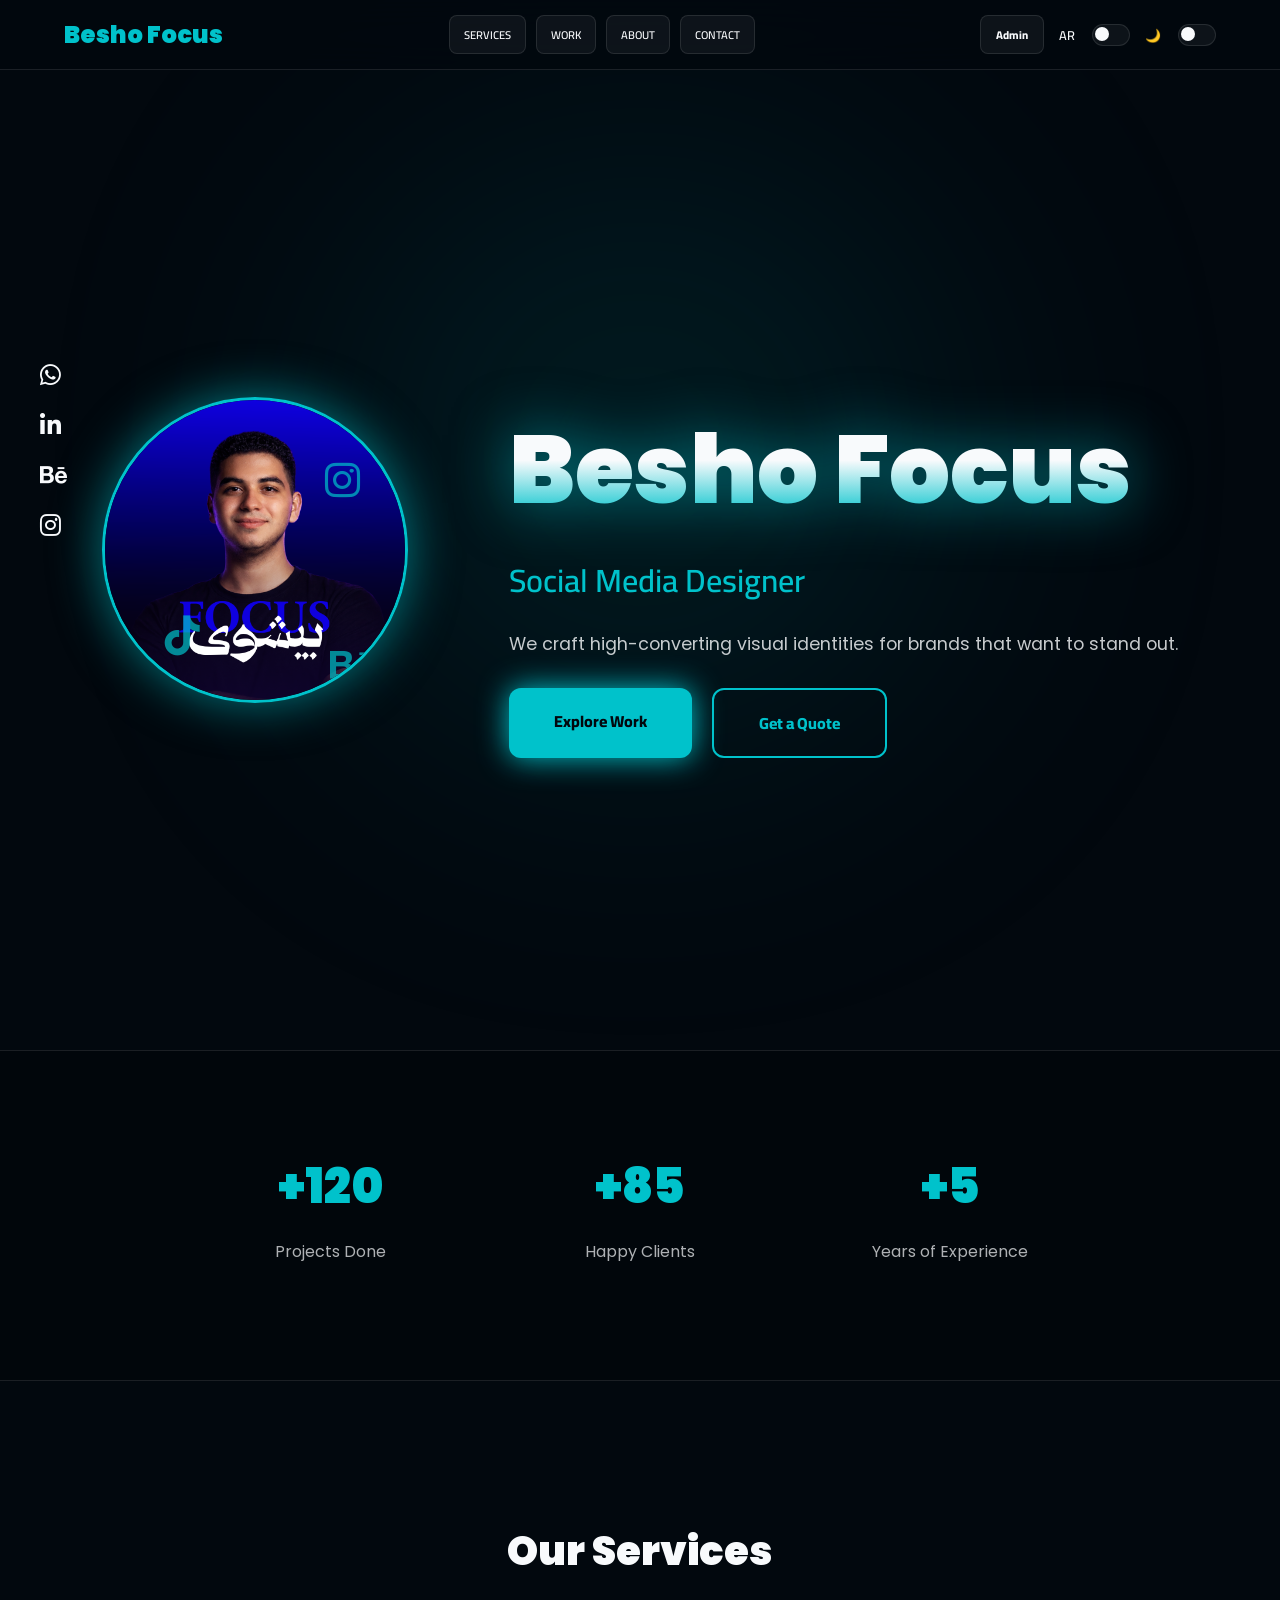
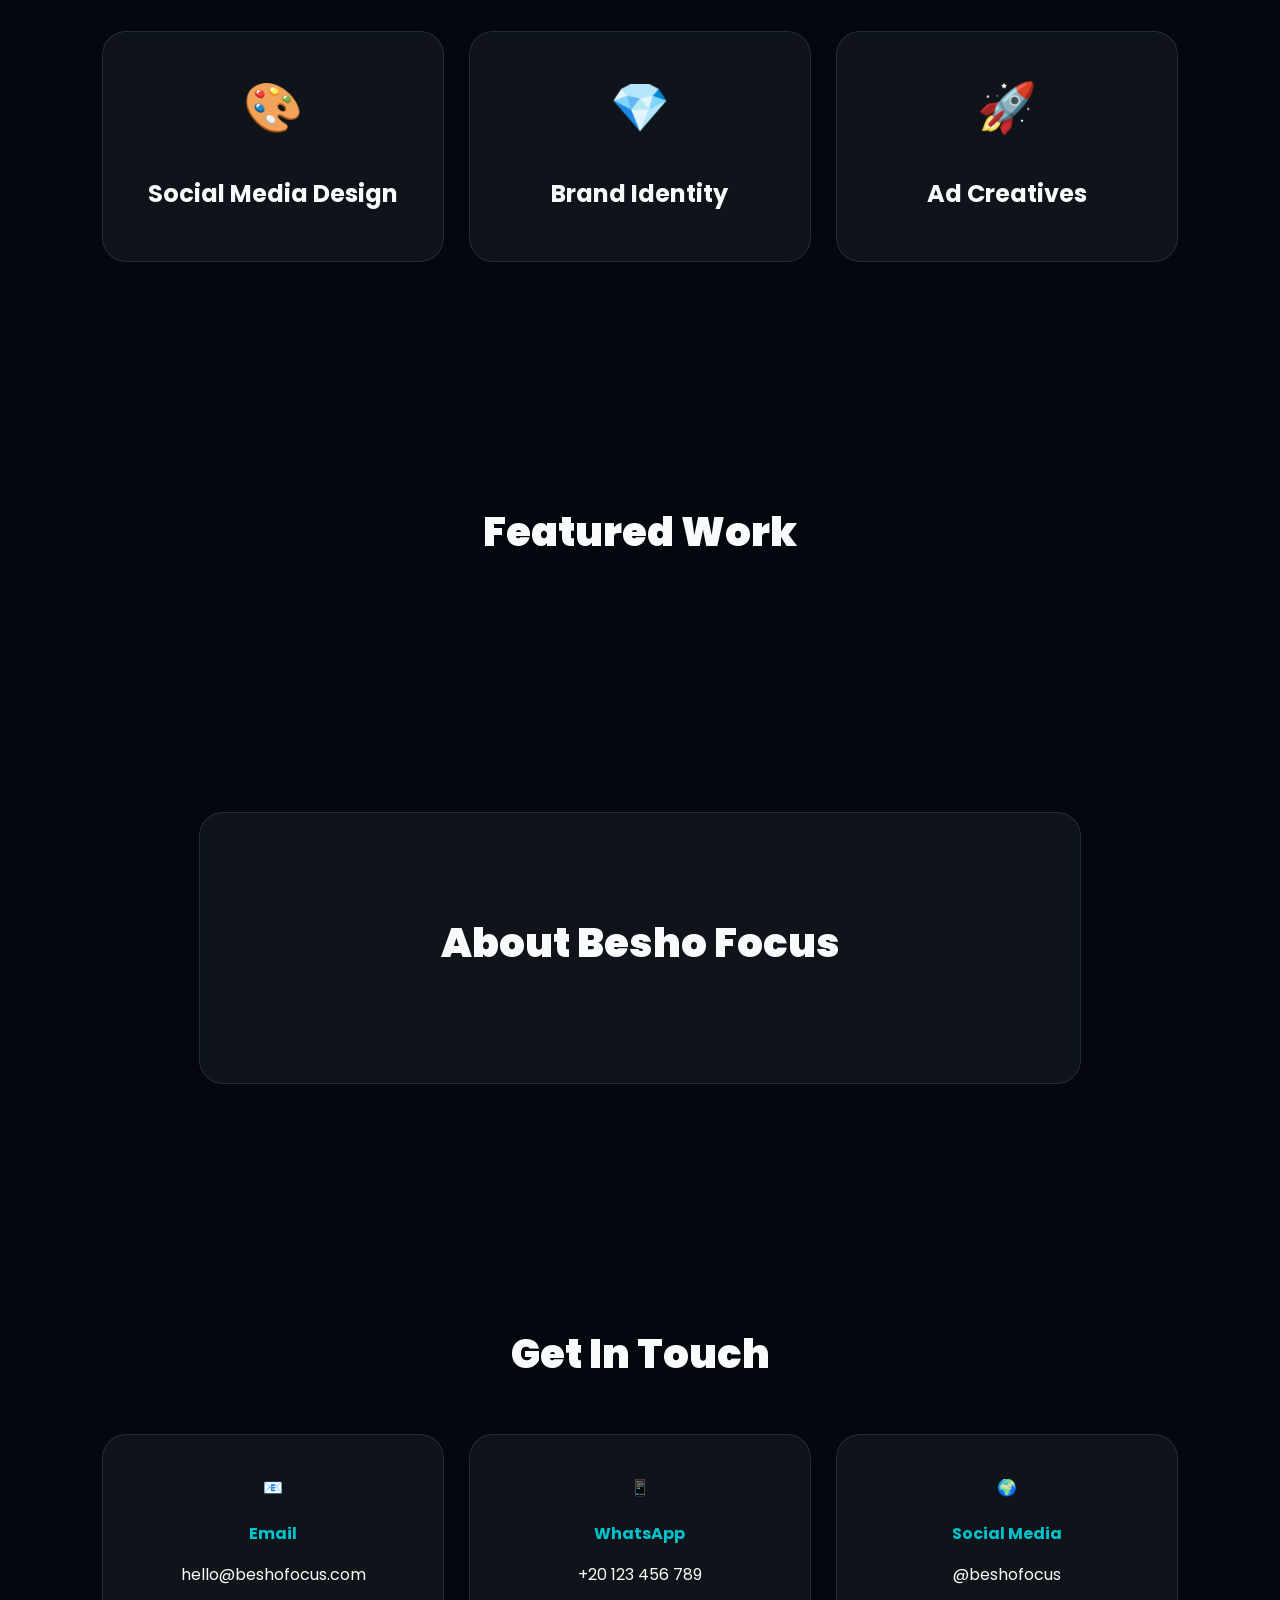
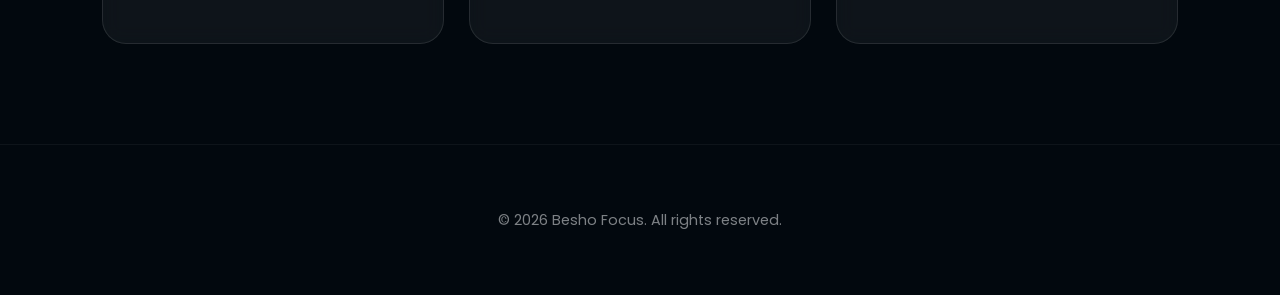
==== commit 4bbeb25f: "Update index.html" ====
--- a/index.html
+++ b/index.html
@@ -39,7 +39,7 @@
     <section class="hero">
       <div class="hero-content">
         <div class="hero-image-container">
-          <img src="1.png" alt="Besho Focus" class="hero-image">
+          <img src="2.png" alt="Besho Focus" class="hero-image">
           <div class="floating-icons">
             <i class="fab fa-adobe"></i>
             <i class="fab fa-instagram"></i>
